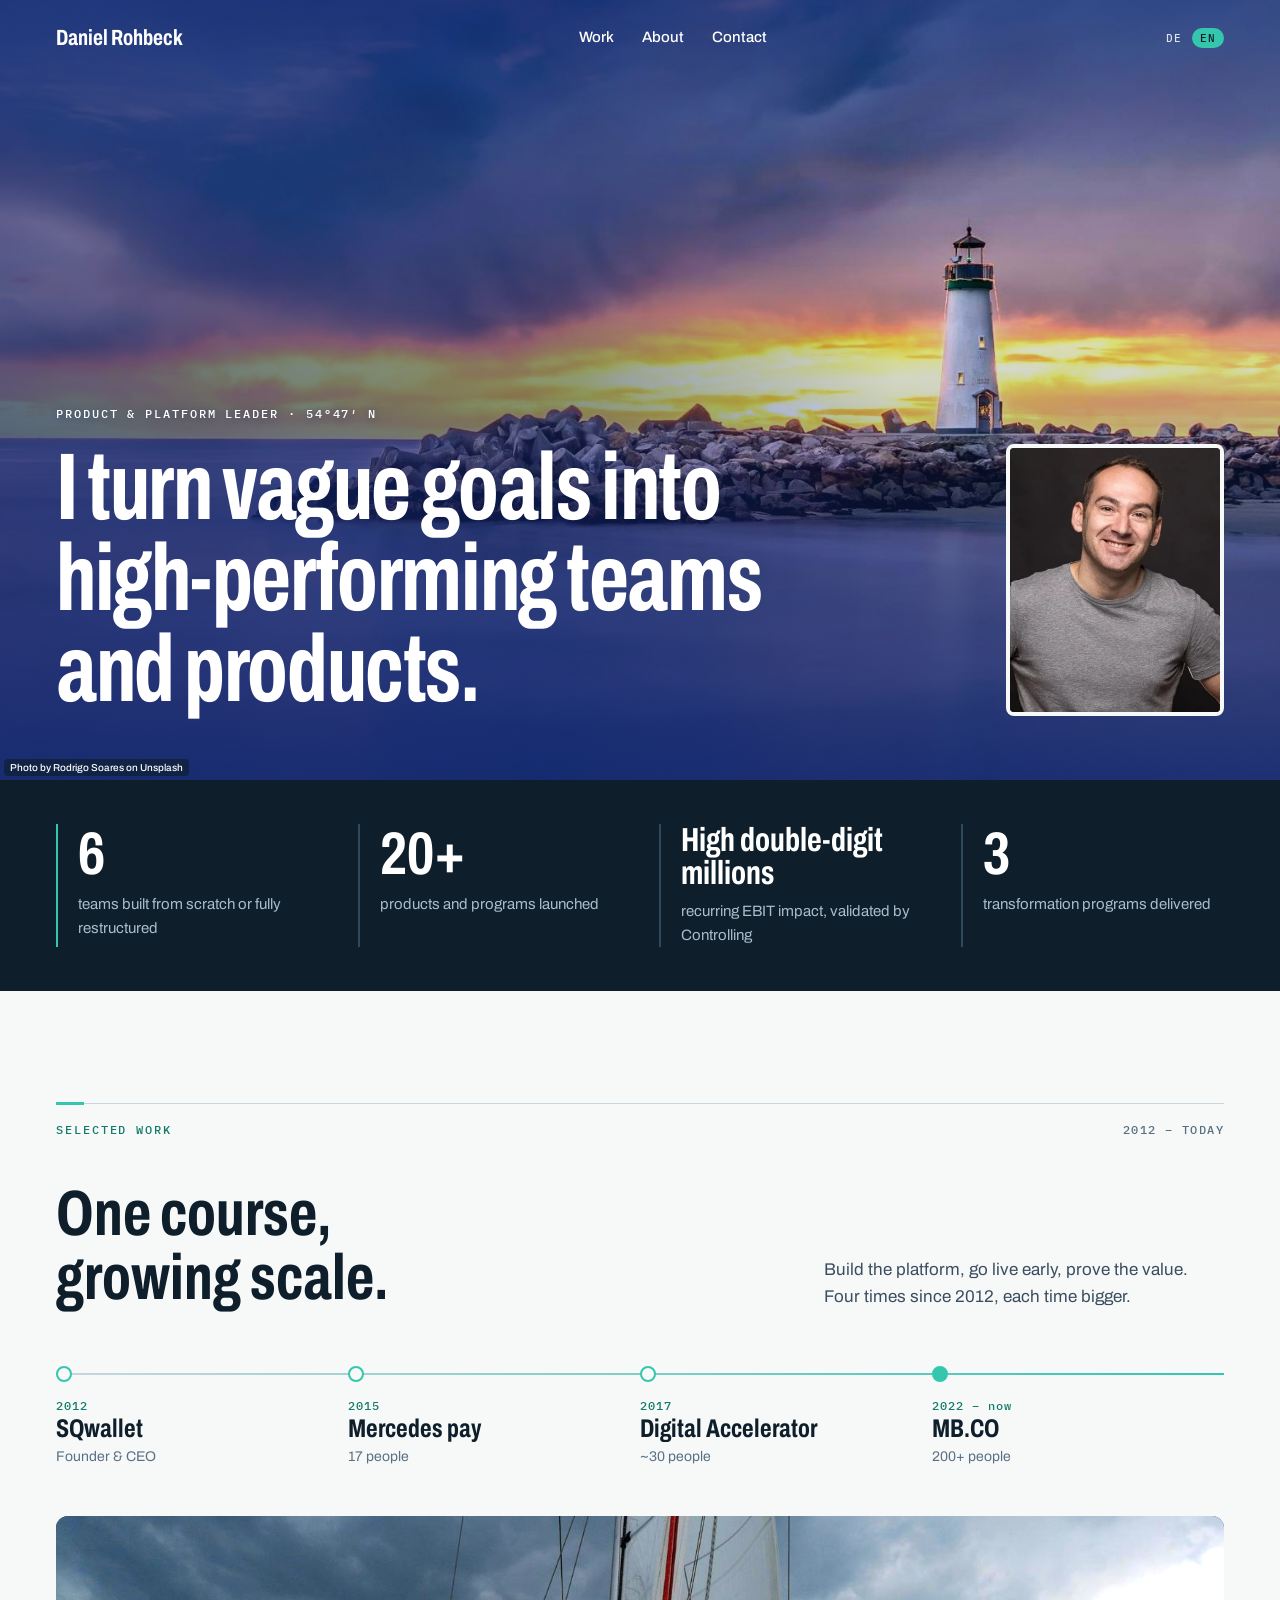
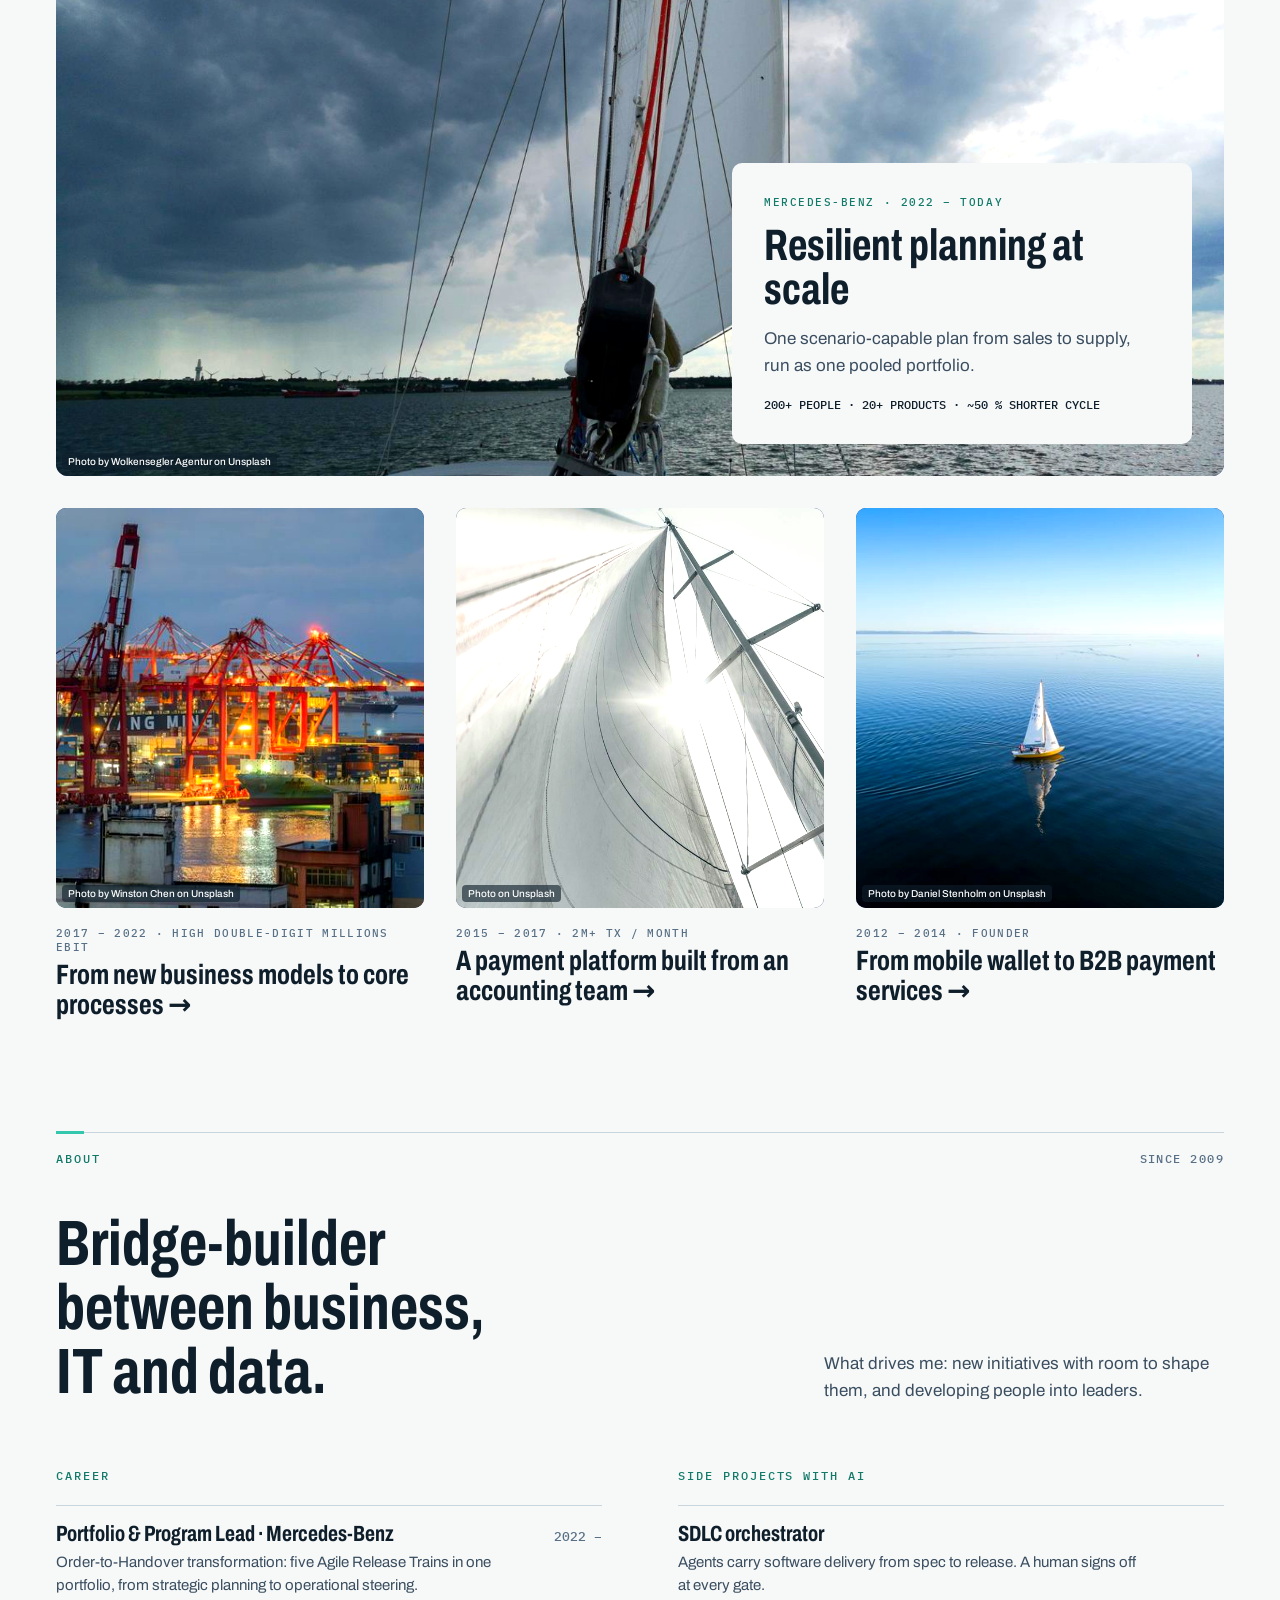
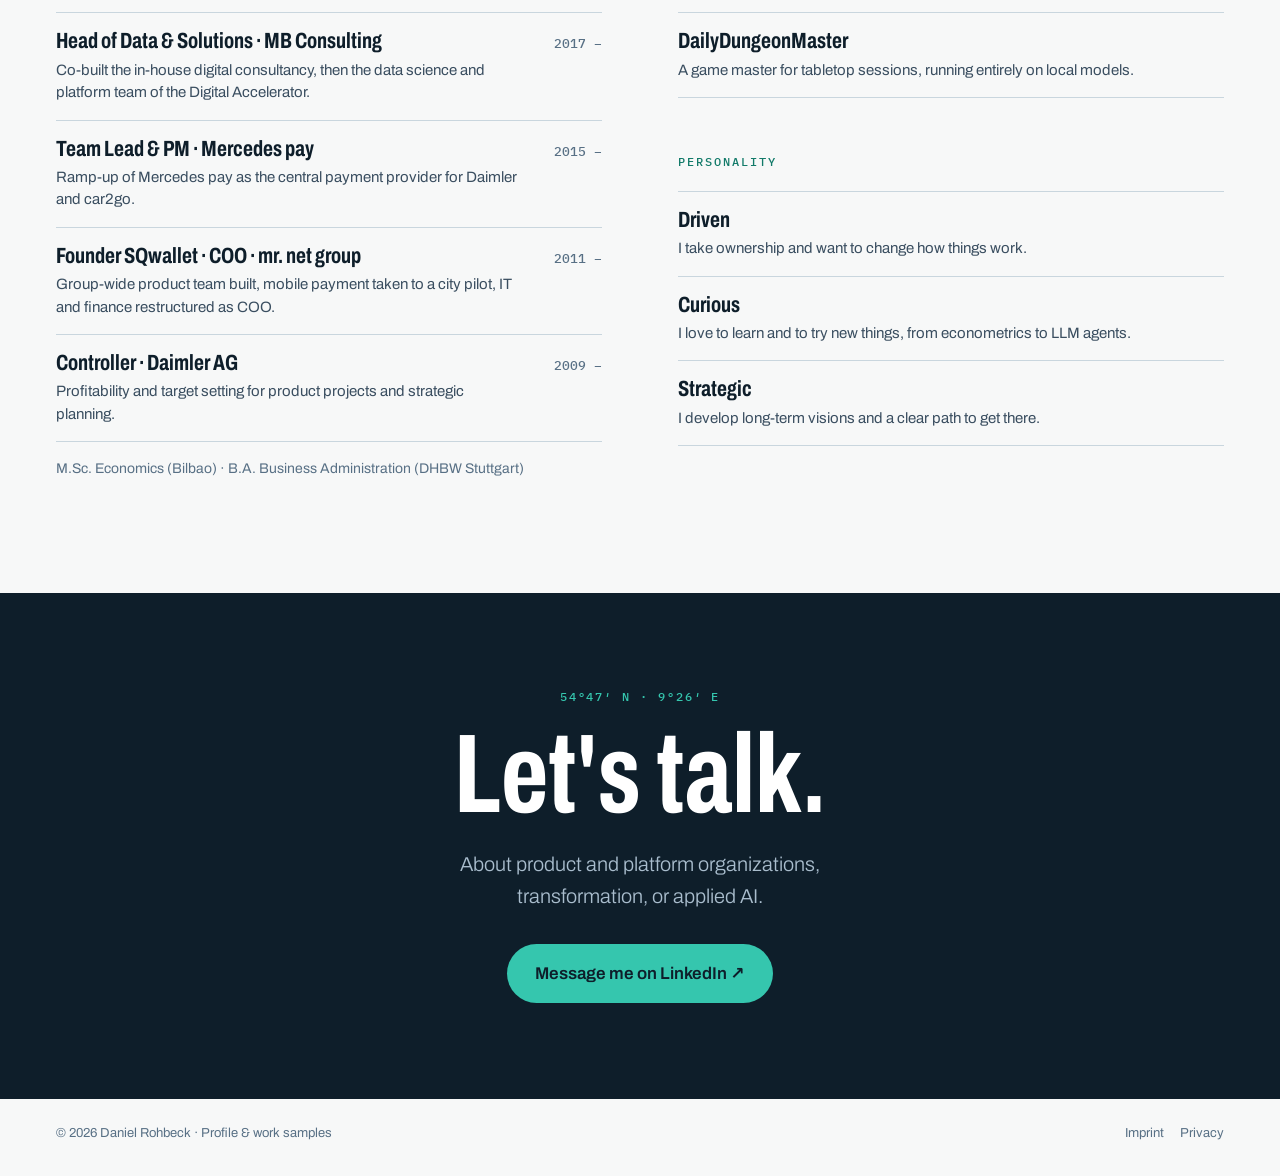
==== docs/index.html @ 18b1055e "Move site source into repo: src/ (generator, texts, assets) and docs/ (built site) Fix line break of" ====
<!doctype html>
<html lang="en">
<head>
<meta charset="utf-8">
<meta name="viewport" content="width=device-width,initial-scale=1,viewport-fit=cover">
<title>Daniel Rohbeck · Product &amp; platform leader</title>
<meta name="description" content="Daniel Rohbeck turns vague goals into high-performing teams and products: platforms, payment and data products, and large-scale transformation. Profile and work samples.">
<link rel="canonical" href="https://danielrohbeck.de/">
<link rel="alternate" hreflang="en" href="https://danielrohbeck.de/">
<link rel="alternate" hreflang="de" href="https://danielrohbeck.de/de/">
<link rel="alternate" hreflang="x-default" href="https://danielrohbeck.de/">
<meta name="robots" content="noindex,noarchive">
<meta name="theme-color" content="#10266E">
<meta property="og:type" content="profile">
<meta property="og:locale" content="en_US">
<meta property="og:title" content="Daniel Rohbeck · Product &amp; platform leader">
<meta property="og:description" content="Daniel Rohbeck turns vague goals into high-performing teams and products: platforms, payment and data products, and large-scale transformation. Profile and work samples.">
<meta property="og:url" content="https://danielrohbeck.de/">
<meta property="og:image" content="https://danielrohbeck.de/assets/og-image.jpg">
<meta property="og:image:width" content="1200"><meta property="og:image:height" content="630">
<meta name="twitter:card" content="summary_large_image">
<link rel="icon" href="/favicon.svg" type="image/svg+xml">
<link rel="apple-touch-icon" href="/assets/apple-touch-icon.png">
<link rel="preload" href="/fonts/archivo-latin-wdth.woff2" as="font" type="font/woff2" crossorigin>
<link rel="stylesheet" href="/assets/site.css">
<script>document.documentElement.classList.add('js')</script>
<link rel="preload" as="image" imagesrcset="/assets/img/hero-800.jpg 800w, /assets/img/hero-1200.jpg 1200w, /assets/img/hero-1800.jpg 1800w" imagesizes="100vw">
<script type="application/ld+json">{"@context": "https://schema.org", "@type": "Person", "name": "Daniel Rohbeck", "url": "https://danielrohbeck.de/", "jobTitle": "Portfolio & Program Lead", "image": "https://danielrohbeck.de/assets/portrait.jpg", "sameAs": ["https://www.linkedin.com/in/daniel-rohbeck-0b088433/"], "address": {"@type": "PostalAddress", "addressRegion": "Stuttgart area", "addressCountry": "DE"}}</script>
</head>
<body>
<a class="skip" href="#work">Skip to work</a>
<main>
<div class="view on" id="home" data-view="home">
<section class="hero home" id="top">
  <div class="media"><img src="/assets/img/hero-1200.jpg" srcset="/assets/img/hero-800.jpg 800w, /assets/img/hero-1200.jpg 1200w, /assets/img/hero-1800.jpg 1800w" sizes="100vw" alt="" fetchpriority="high" style="object-position:80% 50%"></div>
  <div class="veil"></div><span class="credit">Photo by Rodrigo Soares on Unsplash</span>
  <header class="bar"><a class="brand" href="#top">Daniel Rohbeck</a><nav class="nav" aria-label="Sections"><a href="#work">Work</a><a href="#about">About</a><a href="#contact">Contact</a></nav><span class="lang"><a href="/de/" hreflang="de" lang="de" data-lang-base="/de/" title="Deutsche Version">DE</a> <b>EN</b></span></header>
  <div class="hero-in">
    <div class="hero-txt">
      <img class="pt-sm" src="/assets/portrait-sq.jpg" alt="Daniel Rohbeck" width="240" height="240">
      <p class="eyebrow-w">Product &amp; platform leader · 54°47′ N</p>
      <h1>I turn vague goals into <span class="nw">high-performing</span> teams and products.</h1>
    </div>
    <img class="pt-lg" src="/assets/portrait.jpg" alt="Portrait of Daniel Rohbeck" width="397" height="554">
  </div>
</section>
<section class="band" aria-label="Key figures"><div class="wrap kpis"><div class="kpi hl"><div class="n">6</div><p>teams built from scratch or fully restructured</p></div><div class="kpi"><div class="n">20+</div><p>products and programs launched</p></div><div class="kpi"><div class="n word">High double-digit millions</div><p>recurring EBIT impact, validated by Controlling</p></div><div class="kpi"><div class="n">3</div><p>transformation programs delivered</p></div></div></section>
<section class="work" id="work">
  <div class="wrap">
    <div class="chap"><p class="eyebrow">Selected work</p><p class="chap-m">2012 – today</p></div>
    <div class="work-head"><h2 class="h-xl">One course,<br>growing scale.</h2><p class="w">Build the platform, go live early, prove the value. Four times since 2012, each time bigger.</p></div>
    <nav class="thread" aria-label="Timeline"><a class="step" href="#sqwallet"><span class="yr">2012</span><b>SQwallet</b><span class="sc">Founder &amp; CEO</span></a><a class="step" href="#mercedes-pay"><span class="yr">2015</span><b>Mercedes pay</b><span class="sc">17 people</span></a><a class="step" href="#dbd"><span class="yr">2017</span><b>Digital Accelerator</b><span class="sc">~30 people</span></a><a class="step" href="#mbco"><span class="yr">2022 – now</span><b>MB.CO</b><span class="sc">200+ people</span></a></nav>
    <a class="feature" href="#mbco">
      <div class="frame"><div class="media"><img src="/assets/img/mbco-1000.jpg" srcset="/assets/img/mbco-640.jpg 640w, /assets/img/mbco-1000.jpg 1000w, /assets/img/mbco-1600.jpg 1600w, /assets/img/mbco-2400.jpg 2400w" sizes="(min-width: 1390px) 1280px, 92vw" alt="" loading="lazy" decoding="async" style="object-position:50% 72%"></div><span class="credit">Photo by Wolkensegler Agentur on Unsplash</span></div>
      <div class="fcard"><p class="eyebrow">Mercedes-Benz · 2022 – today</p><h3>Resilient planning at scale<span class="n"> →</span></h3>
        <p class="fl">One scenario-capable plan from sales to supply, run as one pooled portfolio.</p><p class="fm">200+ PEOPLE · 20+ PRODUCTS · ~50 % SHORTER CYCLE</p></div>
    </a>
    <div class="cards"><a class="card" href="#dbd"><div class="frame"><div class="media"><img src="/assets/img/dbd-1200.jpg" srcset="/assets/img/dbd-240.jpg 240w, /assets/img/dbd-640.jpg 640w, /assets/img/dbd-1200.jpg 1200w, /assets/img/dbd-2000.jpg 2000w" sizes="(min-width: 760px) 30vw, 88px" alt="" loading="lazy" decoding="async"></div><span class="credit">Photo by Winston Chen on Unsplash</span></div><div><p class="ey">2017 – 2022<span class="w"> · HIGH DOUBLE-DIGIT MILLIONS EBIT</span></p><b class="ct">From new business models to core processes<span class="w"> →</span></b></div></a><a class="card" href="#mercedes-pay"><div class="frame"><div class="media"><img src="/assets/img/pay-1200.jpg" srcset="/assets/img/pay-240.jpg 240w, /assets/img/pay-640.jpg 640w, /assets/img/pay-1200.jpg 1200w, /assets/img/pay-2000.jpg 2000w" sizes="(min-width: 760px) 30vw, 88px" alt="" loading="lazy" decoding="async" style="object-position:50% 40%"></div><span class="credit">Photo on Unsplash</span></div><div><p class="ey">2015 – 2017<span class="w"> · 2M+ TX / MONTH</span></p><b class="ct">A payment platform built from an accounting team<span class="w"> →</span></b></div></a><a class="card" href="#sqwallet"><div class="frame"><div class="media"><img src="/assets/img/sq-1200.jpg" srcset="/assets/img/sq-240.jpg 240w, /assets/img/sq-640.jpg 640w, /assets/img/sq-1200.jpg 1200w, /assets/img/sq-2000.jpg 2000w" sizes="(min-width: 760px) 30vw, 88px" alt="" loading="lazy" decoding="async"></div><span class="credit">Photo by Daniel Stenholm on Unsplash</span></div><div><p class="ey">2012 – 2014<span class="w"> · FOUNDER</span></p><b class="ct">From mobile wallet to B2B payment services<span class="w"> →</span></b></div></a></div>
  </div>
</section>
<section class="about" id="about">
  <div class="wrap">
    <div class="chap"><p class="eyebrow">About</p><p class="chap-m">Since 2009</p></div>
    <div class="about-head"><h2 class="h-xl">Bridge-builder between business, IT and data.</h2><p>What drives me: new initiatives with room to shape them, and developing people into leaders.</p></div>
    <div class="about-grid">
      <div><h3 class="eyebrow">Career</h3><div class="rows"><div class="row"><div><b class="rt">Portfolio &amp; Program Lead · Mercedes-Benz</b><p class="rs">Order-to-Handover transformation: five Agile Release Trains in one portfolio, from strategic planning to operational steering.</p></div><span class="rm">2022 –</span></div><div class="row"><div><b class="rt">Head of Data &amp; Solutions · MB Consulting</b><p class="rs">Co-built the in-house digital consultancy, then the data science and platform team of the Digital Accelerator.</p></div><span class="rm">2017 –</span></div><div class="row"><div><b class="rt">Team Lead &amp; PM · Mercedes pay</b><p class="rs">Ramp-up of Mercedes pay as the central payment provider for Daimler and car2go.</p></div><span class="rm">2015 –</span></div><div class="row"><div><b class="rt">Founder SQwallet · COO · mr. net group</b><p class="rs">Group-wide product team built, mobile payment taken to a city pilot, IT and finance restructured as COO.</p></div><span class="rm">2011 –</span></div><div class="row"><div><b class="rt">Controller · Daimler AG</b><p class="rs">Profitability and target setting for product projects and strategic planning.</p></div><span class="rm">2009 –</span></div></div><p class="edu">M.Sc. Economics (Bilbao) · B.A. Business Administration (DHBW Stuttgart)</p></div>
      <div><h3 class="eyebrow">Side projects with AI</h3><div class="rows"><div class="row"><div><b class="rt">SDLC orchestrator</b><p class="rs">Agents carry software delivery from spec to release. A human signs off at every gate.</p></div></div><div class="row"><div><b class="rt">DailyDungeonMaster</b><p class="rs">A game master for tabletop sessions, running entirely on local models.</p></div></div></div>
        <h3 class="eyebrow grp">Personality</h3><div class="rows"><div class="row"><div><b class="rt">Driven</b><p class="rs">I take ownership and want to change how things work.</p></div></div><div class="row"><div><b class="rt">Curious</b><p class="rs">I love to learn and to try new things, from econometrics to LLM agents.</p></div></div><div class="row"><div><b class="rt">Strategic</b><p class="rs">I develop long-term visions and a clear path to get there.</p></div></div></div></div>
    </div>
  </div>
</section>
</div>
<article class="view" id="mbco" data-view="case" aria-label="Case study: Resilient planning at scale">
<section class="hero case">
  <div class="media"><img src="/assets/img/mbco-1000.jpg" srcset="/assets/img/mbco-640.jpg 640w, /assets/img/mbco-1000.jpg 1000w, /assets/img/mbco-1600.jpg 1600w, /assets/img/mbco-2400.jpg 2400w" sizes="100vw" alt="" loading="lazy" decoding="async" style="object-position:50% 72%"></div>
  <div class="veil"></div><span class="credit">Photo by Wolkensegler Agentur on Unsplash</span>
  <header class="bar"><a class="brand" href="#top">Daniel Rohbeck</a><nav class="nav" aria-label="Sections"><a href="#work" aria-current="page">Work</a><a href="#about">About</a><a href="#contact">Contact</a></nav><span class="lang"><a href="/de/" hreflang="de" lang="de" data-lang-base="/de/" title="Deutsche Version">DE</a> <b>EN</b></span></header>
  <div class="hero-in">
    <a class="back" href="#work">← All work</a>
    <p class="eyebrow-w">Case study · Mercedes-Benz · 2022 – today</p>
    <h1 tabindex="-1">Resilient planning at scale</h1>
    <p class="lead">One scenario-capable plan from sales to supply, built and funded as one pooled portfolio.</p>
  </div>
</section>
<section class="band" aria-label="Key figures"><div class="wrap kpis k3"><div class="kpi"><div class="n">~50 %</div><p>shorter strategic planning cycle</p></div><div class="kpi"><div class="n">20+</div><p>products across five Agile Release Trains</p></div><div class="kpi"><div class="n">200+</div><p>people in one pooled portfolio</p></div></div></section>
<section class="facts"><dl class="wrap"><div><dt>Role</dt><dd>Program Lead, since 2025 Portfolio &amp; Program Lead</dd></div><div><dt>Organization</dt><dd>Mercedes-Benz AG, MB Customer Operations</dd></div><div><dt>Method</dt><dd>SAFe, Lean Portfolio Management</dd></div><div><dt>Scope</dt><dd>Portfolio budget responsibility across four divisions</dd></div></dl></section>
<section class="cs"><div class="wrap"><header><p class="eyebrow">01 · Challenge</p><h2>Planning that could not bend</h2></header><div class="body"><ul class="pts"><li>The 2022 chip shortage showed it plainly: <b>every change produced one deterministic plan</b> that cascaded down to suppliers.</li><li>There was <b>no way to simulate scenarios</b> without committing to them.</li></ul><div class="tiles"><div class="tile"><h3>Mindset</h3><p>From deterministic plans to scenarios and probabilities.</p></div><div class="tile"><h3>Organization</h3><p>Four divisions planning together instead of handing numbers over.</p></div><div class="tile"><h3>Systems</h3><p>An IT landscape never built for scenarios. Shared master data had to come first.</p></div></div><details class="full"><summary><span class="pl" aria-hidden="true"></span>Read the full context</summary><div class="txt"><p>In 2022, the semiconductor shortage exposed what earlier crises (COVID, CO₂ targets, ramp-up studies) had already hinted at: vehicle planning was built for stability, not for scenarios. Every change in assumptions triggered a single deterministic plan that cascaded all the way down to suppliers. There was no way to simulate scenarios without committing to them.</p><p>The goal: make the planning chain resilient in two directions. First, be prepared: simulate scenarios deliberately, without feeding them straight into the live plan. Second, react faster: carry scenarios down the planning chain so that changes can be absorbed quickly.</p><p>The change had to happen on three levels at once. Mindset: from deterministic plans to thinking in scenarios and probabilities. Organization: Sales, Production, Procurement and Finance each owned their own numbers and handed them over sequentially, and integrated planning meant they had to plan together. Systems: the IT landscape was never built for scenarios, so many systems had to change and shared master data had to be created first.</p></div></details></div></div></section><section class="cs alt"><div class="wrap"><header><p class="eyebrow">02 · What I did</p><h2>Build it, pool it, keep it alive</h2></header><div class="body"><ul class="pts"><li>Set up the program <b>from scratch as one cross-functional organization</b>: teams, release trains, method.</li><li><b>Pooled the divisions’ budgets into one portfolio</b>, one of the first Lean Portfolio Management setups in the group.</li><li>Renewed the portfolio’s mandate in <b>every annual budget round</b>, with two levers:</li></ul><div class="tiles"><div class="tile"><h3>Sponsors and a story that moves</h3><p>Sponsors in every division. The value story retold whenever the business shifts: from “how do we build cars at all?” in 2022 to “how do we match production to demand?” today.</p></div><div class="tile"><h3>Ship early, prove value</h3><p>Everything live as fast as possible. Real users, visible benefits, and a business case for every budget round.</p></div></div><details class="full"><summary><span class="pl" aria-hidden="true"></span>Read the full story</summary><div class="txt"><p>The program was set up from scratch as one cross-functional organization. That meant staffing the teams, building the Agile Release Trains, establishing the method, and bringing IT, Production and Sales into joint teams. Portfolio steering across the planning chain required a new funding model: budgets from the individual divisions were pooled centrally and prioritized as one portfolio. This was one of the first applications of Lean Portfolio Management within the group.</p><p>Pooling budgets is not a one-off decision. Priorities are re-agreed every budget cycle, and each year the divisions’ own initiatives and the shared portfolio have to be weighed against each other. Securing alignment on one set of priorities across four divisions became the core of my work.</p><h4>Sponsors and a story that moves with the business</h4><p>We built close ties with stakeholders and management in every division and cultivated sponsors who advocated for the program in their own areas. Just as important, the value story had to be retold whenever the business context shifted. In 2022 the question was how to build cars at all when every car would sell. Today it is how to match production to demand. Same capabilities, a different answer to the problem that matters now.</p><h4>Ship early, prove value</h4><p>From day one, everything we built went live as fast as possible. That created real users who valued our processes and tools, some of whom came to depend on them. It made benefits visible early. And it gave us a solid business case that we could put on the table in every budget round.</p></div></details></div></div></section><section class="cs"><div class="wrap"><header><p class="eyebrow">03 · Results</p><h2>Live from strategic to short-term planning</h2><p class="note">Business case validated by Controlling.</p></header><div class="body"><div class="stages"><div class="stage"><p class="k">Strategic planning</p><h3>One integrated plan</h3><p class="d">Sales to supply, cars and vans, scenario-capable. Cycle cut by around half.</p><p class="st">● Live</p></div><div class="stage dashed"><p class="k">Short-term</p><h3>Scenarios down the chain</h3><p class="d">Chained planning starting. Agentic AI piloted in production planning.</p><p class="st">● Rolling out</p></div></div><div class="found"><span>Foundation</span><p>One master data basis across all divisions, cars and vans, a first in the company. Plus a central data hub for data products.</p></div><details class="full"><summary><span class="pl" aria-hidden="true"></span>Read the full results</summary><div class="txt"><h4>End-to-end strategic planning, live</h4><p>One integrated plan from Sales through Production to Supply, for both cars and vans, fully scenario-capable. The planning cycle has been cut by around half, which frees time for more scenarios and portfolio case studies and gives top management a more resilient basis for decisions.</p><h4>A shared foundation underneath</h4><p>The less visible but perhaps most lasting result is one master data basis across all divisions and across cars and vans, a first within the company. A central data hub adds a data layer where we build and maintain the data products we need, and increasingly the ones we deliver to the wider group.</p><h4>Scenarios further down the chain</h4><p>The chain is now closed towards short-term planning, with scenarios in place there as well and chained planning starting. We have piloted agentic AI in production planning and, on that basis, connected sales and production planning.</p></div></details></div></div></section>
<section class="learn"><div class="wrap"><p class="eyebrow">Learning</p><blockquote class="q"><span>“</span>A pooled portfolio is never won once. The strongest argument in every budget round is a product people already use.<span>”</span></blockquote></div></section>
<section class="next"><a class="wrap" href="#dbd"><div class="frame"><div class="media"><img src="/assets/img/dbd-1200.jpg" srcset="/assets/img/dbd-240.jpg 240w, /assets/img/dbd-640.jpg 640w, /assets/img/dbd-1200.jpg 1200w, /assets/img/dbd-2000.jpg 2000w" sizes="(min-width: 760px) 45vw, 100vw" alt="" loading="lazy" decoding="async"></div><span class="credit">Photo by Winston Chen on Unsplash</span></div><div><p class="ey">Where it started · 2017 – 2022</p><h3>From new business models to core processes →</h3></div></a></section>
</article>
<article class="view" id="dbd" data-view="case" aria-label="Case study: From new business models to core processes">
<section class="hero case">
  <div class="media"><img src="/assets/img/dbd-1200.jpg" srcset="/assets/img/dbd-240.jpg 240w, /assets/img/dbd-640.jpg 640w, /assets/img/dbd-1200.jpg 1200w, /assets/img/dbd-2000.jpg 2000w" sizes="100vw" alt="" loading="lazy" decoding="async"></div>
  <div class="veil"></div><span class="credit">Photo by Winston Chen on Unsplash</span>
  <header class="bar"><a class="brand" href="#top">Daniel Rohbeck</a><nav class="nav" aria-label="Sections"><a href="#work" aria-current="page">Work</a><a href="#about">About</a><a href="#contact">Contact</a></nav><span class="lang"><a href="/de/" hreflang="de" lang="de" data-lang-base="/de/" title="Deutsche Version">DE</a> <b>EN</b></span></header>
  <div class="hero-in">
    <a class="back" href="#work">← All work</a>
    <p class="eyebrow-w">Case study · Mercedes-Benz · 2017 – 2022</p>
    <h1 tabindex="-1">From new business models to core processes</h1>
    <p class="lead">Start-up speed, applied first to new digital business, then to the company’s core processes.</p>
  </div>
</section>
<section class="band" aria-label="Key figures"><div class="wrap kpis k3"><div class="kpi"><div class="n word">High double-digit millions</div><p>recurring EBIT impact within two years, validated by Controlling</p></div><div class="kpi"><div class="n">~30</div><p>people at peak, half of them in my area</p></div><div class="kpi"><div class="n word">Task force → product</div><p>crisis decisions turned into a steering tool</p></div></div></section>
<section class="facts"><dl class="wrap"><div><dt>Role</dt><dd>Co-built DBD as Project Lead; Head of Data &amp; Solutions</dd></div><div><dt>Organization</dt><dd>Mercedes-Benz Management Consulting, Mercedes-Benz AG</dd></div><div><dt>Method</dt><dd>Design thinking, rapid prototyping, data science</dd></div><div><dt>Period</dt><dd>12/2017 – 04/2022</dd></div></dl></section>
<section class="cs"><div class="wrap"><header><p class="eyebrow">01 · Challenge</p><h2>Same speed, new target</h2></header><div class="body"><ul class="pts"><li>Digital Business Development <b>tested new digital business models</b> with the business units, from monetization to subscription billing.</li><li>Then the group’s focus moved to cost and efficiency. The question became: <b>can the same speed work on core processes?</b></li></ul><details class="full"><summary><span class="pl" aria-hidden="true"></span>Read the full context</summary><div class="txt"><p>I helped build Digital Business Development at Mercedes-Benz Management Consulting, with a team drawn from agencies, start-ups and the group itself. Together with the business units we tested new digital business models, from monetization strategies to subscription billing.</p><p>When the group’s focus moved from growth through new digital models to cost and efficiency, I co-developed the idea for the Digital Accelerator in a team of three, and we pitched it internally together. Once it was approved, I moved into the new unit and built it. The mission was to apply the methods and speed we had used for new business models (design thinking, fast prototypes, early live use) to the core processes of the company.</p></div></details></div></div></section><section class="cs alt"><div class="wrap"><header><p class="eyebrow">02 · What I did</p><h2>Into the task forces</h2></header><div class="body"><ul class="pts"><li>Co-developed the idea for the <b>Digital Accelerator</b>, pitched it internally as a team of three and built the unit: data scientists, engineers, process experts and consultants.</li><li>Built its data science and platform half, <b>about 15 people</b>, including a cloud analytics platform.</li></ul><div class="tiles"><div class="tile"><h3>Production ramp-up</h3><p>Analyses that became management decisions, such as prioritizing high-margin vehicles.</p></div><div class="tile"><h3>Ramp-up steering</h3><p>Transparency dashboards as a shared basis for steering the ramp-up.</p></div><div class="tile"><h3>COVID</h3><p>Scenarios for plant ramp-down and ramp-up, built in Python and Excel.</p></div></div><details class="full"><summary><span class="pl" aria-hidden="true"></span>Read the full story</summary><div class="txt"><p>We built a team of data scientists, data engineers, process experts and consultants. We went into projects across the group, analyzed processes and delivered fast first digital solutions. I moved into task-force work early.</p><p><b>Production ramp-up:</b> data science analyses that translated into management decisions, for example prioritizing high-margin vehicles and optimizing logistics chains.</p><p><b>Ramp-up steering:</b> transparency dashboards as a shared basis for coordinating the ramp-up across departments.</p><p><b>COVID:</b> alongside the base plan, scenarios for the course of the pandemic and for optimal ramp-down and ramp-up of the plants, built pragmatically in Python and Excel as an alternative planning layer to steer through the crisis.</p><p>At its peak the Accelerator had around 30 people, half of them in my area: data science and the technical platform, including a cloud-based analytics platform and DevOps support. The other half formed the consulting branch. The unit was established as a spin-off of Digital Business Development.</p></div></details></div></div></section><section class="cs"><div class="wrap"><header><p class="eyebrow">03 · Results</p><h2>Impact that recurs</h2></header><div class="body"><ul class="pts"><li><b>Recurring EBIT impact in the high double-digit millions</b> within two years, validated by Controlling, driven mainly by margin optimization.</li><li><b>From task force to product:</b> a tool that allocates scarce capacity by value contribution, systematically rather than case by case. It later moved into the MB.CO planning landscape.</li><li><b>A unit of about 30 people</b>, built from scratch as a spin-off of Digital Business Development.</li></ul><p class="bridge"><span class="lbl">Led to</span><span>The crisis scenarios showed what planning lacked: <b>the ability to think in scenarios</b>. MB.CO built exactly that at scale.</span></p></div></div></section><section class="src"><div class="wrap"><header><p class="eyebrow">On the record</p><h2>Public sources</h2></header><div class="body"><p class="si">Digital Business Development and the Digital Accelerator are part of today’s Mercedes-Benz Management Consulting.</p><ul><li><a href="https://management-consulting.mercedes-benz.com/" target="_blank" rel="noopener"><span class="out">Mercedes-Benz Management Consulting · Website</span><span class="hl">The in-house consultancy the Accelerator belongs to <i>↗</i></span></a></li><li><a href="https://jobs.mercedes-benz.com/en/ai-solutions-consultant-mercedes-benz-management-consulting-dmfx-219881-mer00040wj" target="_blank" rel="noopener"><span class="out">Mercedes-Benz Jobs · 2026</span><span class="hl">AI Solutions Consultant in the Digital Accelerator <i>↗</i></span><span class="nt">Job posting · may expire</span></a></li></ul></div></div></section>
<section class="learn"><div class="wrap"><p class="eyebrow">Learning</p><blockquote class="q"><span>“</span>The value of a task force is not the fix but what it teaches. Turning a one-off decision into a product made the impact recurring.<span>”</span></blockquote></div></section>
<section class="next"><a class="wrap" href="#mbco"><div class="frame"><div class="media"><img src="/assets/img/mbco-1000.jpg" srcset="/assets/img/mbco-640.jpg 640w, /assets/img/mbco-1000.jpg 1000w, /assets/img/mbco-1600.jpg 1600w, /assets/img/mbco-2400.jpg 2400w" sizes="(min-width: 760px) 45vw, 100vw" alt="" loading="lazy" decoding="async" style="object-position:50% 72%"></div><span class="credit">Photo by Wolkensegler Agentur on Unsplash</span></div><div><p class="ey">What came next · 2022 – today</p><h3>Resilient planning at scale →</h3></div></a></section>
</article>
<article class="view" id="mercedes-pay" data-view="case" aria-label="Case study: A payment platform built from an accounting team">
<section class="hero case">
  <div class="media"><img src="/assets/img/pay-1200.jpg" srcset="/assets/img/pay-240.jpg 240w, /assets/img/pay-640.jpg 640w, /assets/img/pay-1200.jpg 1200w, /assets/img/pay-2000.jpg 2000w" sizes="100vw" alt="" loading="lazy" decoding="async" style="object-position:50% 40%"></div>
  <div class="veil"></div><span class="credit">Photo on Unsplash</span>
  <header class="bar"><a class="brand" href="#top">Daniel Rohbeck</a><nav class="nav" aria-label="Sections"><a href="#work" aria-current="page">Work</a><a href="#about">About</a><a href="#contact">Contact</a></nav><span class="lang"><a href="/de/" hreflang="de" lang="de" data-lang-base="/de/" title="Deutsche Version">DE</a> <b>EN</b></span></header>
  <div class="hero-in">
    <a class="back" href="#work">← All work</a>
    <p class="eyebrow-w">Case study · Daimler Mobility Services · 2015 – 2017</p>
    <h1 tabindex="-1">A payment platform built from an accounting team</h1>
    <p class="lead">From replacing car2go’s payment system to a regulated payment business on three continents.</p>
  </div>
</section>
<section class="band" aria-label="Key figures"><div class="wrap kpis k3"><div class="kpi"><div class="n">2M+</div><p>transactions per month</p></div><div class="kpi"><div class="n">3</div><p>regions: Europe, US and China, incl. Alipay and WeChat Pay</p></div><div class="kpi"><div class="n">17</div><p>people, from accounting team to full payment business</p></div></div></section>
<section class="facts"><dl class="wrap"><div><dt>Role</dt><dd>Team Lead &amp; Product Manager, Mercedes pay</dd></div><div><dt>Organization</dt><dd>Daimler Mobility Services (car2go, mytaxi)</dd></div><div><dt>Scope</dt><dd>Platform, payment operations, settlement, collections</dd></div><div><dt>Period</dt><dd>08/2015 – 12/2017</dd></div></dl></section>
<section class="cs"><div class="wrap"><header><p class="eyebrow">01 · Challenge</p><h2>More than a payment system</h2></header><div class="body"><ul class="pts"><li>Replace car2go’s payment system, starting from a team that was <b>essentially accounting</b>.</li><li>Serve car2go and the Mercedes-Benz digital services too. The digital services <b>had no monetization strategies yet</b> and needed business consulting as well as payment.</li></ul><details class="full"><summary><span class="pl" aria-hidden="true"></span>Read the full context</summary><div class="txt"><p>In 2015 I joined Daimler Mobility Services, the holding behind car2go and mytaxi, as a team lead. The first assignment was to replace car2go’s payment system. The existing payment team was essentially an accounting team, focused on direct-debit processing, collections and receivables management.</p><p>Scaling transactions economically required a real payment system, and the ambition grew beyond car2go: payment for the Mercedes-Benz digital services as well. At the time, these services had no monetization strategies. So they needed business consulting as much as payment: before building payment capabilities, we first had to work out the business models with our future internal customers.</p></div></details></div></div></section><section class="cs alt"><div class="wrap"><header><p class="eyebrow">02 · What I did</p><h2>Team, platform, business models</h2></header><div class="body"><div class="tiles"><div class="tile"><h3>Own platform</h3><p>Accounting, integrations and payment methods, built from the ground up.</p></div><div class="tile"><h3>Business models</h3><p>Micro-transactions and subscriptions, co-developed with internal customers.</p></div><div class="tile"><h3>US and China</h3><p>Local payment incl. Alipay and WeChat Pay, with a licensed e-money partner.</p></div></div><details class="full"><summary><span class="pl" aria-hidden="true"></span>Read the full story</summary><div class="txt"><p>I built the team and the platform from the ground up: our own technical platform with accounting, integrations and a range of payment methods. Alongside the technology we did a lot of business consulting, covering micro-transactions, subscription management, customer master data and processes, and we co-developed monetization strategies with the digital products.</p><p>Because car2go operated in the US and China, we set up local payment systems there too. China was the earliest and toughest challenge, with Alipay and WeChat Pay integration. We worked with a small Luxembourg start-up holding its own payment license, which the group later acquired. That brought a full e-money setup, including a Luxembourg e-money license, into the structure, so our products could run on it.</p><p>At its peak, 17 people covered the full value chain of a payment business: product ownership for the technical platform, payment operations, direct-debit settlement in the accounting system, and collections. We also owned the interfaces to the group’s legal teams and to the Luxembourg partner, which developed the platform further and ran the regulatory side. Internal sales and the onboarding of new digital services onto the platform completed the picture.</p></div></details></div></div></section><section class="cs"><div class="wrap"><header><p class="eyebrow">03 · Results</p><h2>Live on three continents</h2></header><div class="body"><ul class="pts"><li><b>Over 2 million transactions per month</b></li><li>Live across <b>car2go, mytaxi and group digital services</b> in Europe, the US and China</li><li>A <b>regulated e-money setup</b> with its own license inside the group</li></ul><p class="bridge"><span class="lbl">Led to</span><span>Digital services still lacked <b>monetization strategies</b>. Digital Business Development took that on next.</span></p></div></div></section><section class="src"><div class="wrap"><header><p class="eyebrow">On the record</p><h2>Public sources</h2></header><div class="body"><p class="si">Coverage of the January 2017 launch announcement and the acquisition of the Luxembourg e-money partner.</p><ul><li><a href="https://www.nfcw.com/?p=49550" target="_blank" rel="noopener"><span class="out">NFCW · Jan 2017</span><span class="hl">Mercedes Pay rolls out mobile payments platform <i>↗</i></span></a></li><li><a href="https://www.fintechfutures.com/paytech/carmakers-continue-payments-push-daimler-to-roll-out-mercedes-pay" target="_blank" rel="noopener"><span class="out">Fintech Futures · Jan 2017</span><span class="hl">Carmakers continue payments push: Daimler to roll out Mercedes pay <i>↗</i></span></a></li><li><a href="https://mbpassion.de/2017/01/mercedes-pay-daimler-kuenftig-mit-eigenem-elektronischen-zahlungsdienstleister" target="_blank" rel="noopener"><span class="out">mbpassion.de · Jan 2017</span><span class="hl" lang="de">Mercedes pay: Daimler mit eigenem elektronischen Zahlungsdienstleister <i>↗</i></span><span class="nt">German · press release</span></a></li></ul></div></div></section>
<section class="learn"><div class="wrap"><p class="eyebrow">Learning</p><blockquote class="q"><span>“</span>Payment is the last step. Win the internal customers by solving their business model first.<span>”</span></blockquote></div></section>
<section class="next"><a class="wrap" href="#dbd"><div class="frame"><div class="media"><img src="/assets/img/dbd-1200.jpg" srcset="/assets/img/dbd-240.jpg 240w, /assets/img/dbd-640.jpg 640w, /assets/img/dbd-1200.jpg 1200w, /assets/img/dbd-2000.jpg 2000w" sizes="(min-width: 760px) 45vw, 100vw" alt="" loading="lazy" decoding="async"></div><span class="credit">Photo by Winston Chen on Unsplash</span></div><div><p class="ey">What came next · 2017 – 2022</p><h3>From new business models to core processes →</h3></div></a></section>
</article>
<article class="view" id="sqwallet" data-view="case" aria-label="Case study: From mobile wallet to B2B payment services">
<section class="hero case">
  <div class="media"><img src="/assets/img/sq-1200.jpg" srcset="/assets/img/sq-240.jpg 240w, /assets/img/sq-640.jpg 640w, /assets/img/sq-1200.jpg 1200w, /assets/img/sq-2000.jpg 2000w" sizes="100vw" alt="" loading="lazy" decoding="async"></div>
  <div class="veil"></div><span class="credit">Photo by Daniel Stenholm on Unsplash</span>
  <header class="bar"><a class="brand" href="#top">Daniel Rohbeck</a><nav class="nav" aria-label="Sections"><a href="#work" aria-current="page">Work</a><a href="#about">About</a><a href="#contact">Contact</a></nav><span class="lang"><a href="/de/" hreflang="de" lang="de" data-lang-base="/de/" title="Deutsche Version">DE</a> <b>EN</b></span></header>
  <div class="hero-in">
    <a class="back" href="#work">← All work</a>
    <p class="eyebrow-w">Case study · mr. net group · 2012 – 2014</p>
    <h1 tabindex="-1">From mobile wallet to B2B payment services</h1>
    <p class="lead">A payment product taken from idea to launch, then moved to where the business was.</p>
  </div>
</section>
<section class="band" aria-label="Key figures"><div class="wrap kpis k3"><div class="kpi"><div class="n">2,000</div><p>customers in the Osnabrück pilot</p></div><div class="kpi"><div class="n">50+</div><p>merchants on the platform</p></div><div class="kpi"><div class="n word">Pivot to B2B</div><p>payment services for energy, mobility and e-commerce</p></div></div></section>
<section class="facts"><dl class="wrap"><div><dt>Role</dt><dd>Founder &amp; CEO (Managing Director) of mr. commerce</dd></div><div><dt>Organization</dt><dd>mr. commerce, operator of SQwallet, founded for the mr. net group</dd></div><div><dt>Model</dt><dd>B2B2C pilot, then B2B payment processing</dd></div><div><dt>Period</dt><dd>2012 – 2014</dd></div></dl></section>
<section class="cs"><div class="wrap"><header><p class="eyebrow">01 · Challenge</p><h2>Launch a wallet, find the business</h2></header><div class="body"><ul class="pts"><li>Take a <b>white-label mobile payment solution</b> from idea to launch, as founder and CEO.</li><li>Prove it in a <b>B2B2C pilot in Osnabrück</b>: 2,000 customers, 50+ merchants.</li></ul></div></div></section><section class="cs alt"><div class="wrap"><header><p class="eyebrow">02 · What I did</p><h2>A decision, then a pivot</h2></header><div class="body"><div class="tiles"><div class="tile"><h3>Launch</h3><p>Product built and piloted with customers and merchants in one city.</p></div><div class="tile"><h3>Decide</h3><p>We chose to scale without outside investors, and acquisition costs proved too high.</p></div><div class="tile"><h3>Pivot</h3><p>The same capabilities as B2B payment services: multi-merchant setups, micropayment billing.</p></div></div><details class="full"><summary><span class="pl" aria-hidden="true"></span>Read the full story</summary><div class="txt"><p>We decided to scale without outside investors and learned the hard way that customer acquisition and marketing costs exceeded what we could carry. To be fair, mobile payment also delivered less business benefit than other business models at the time.</p><p>We repositioned the capabilities we had built as a B2B2C payment processing service: multi-merchant platform setups and micropayment billing. We then expanded into B2B, winning energy companies and mobility providers as clients. The competence stayed the same, but without our own consumer platform up front.</p><p>This also fitted the group far better: mr.net was a B2B provider of white-label solutions, and an own consumer brand had never been a natural fit. The business grew in e-commerce and in billing for digital services.</p></div></details></div></div></section><section class="cs"><div class="wrap"><header><p class="eyebrow">03 · Results</p><h2>Growth where it fit</h2></header><div class="body"><ul class="pts"><li><b>New B2B clients</b> among energy companies and mobility providers</li><li>Growth in <b>e-commerce and billing for digital services</b></li><li>A model that fit the group’s <b>white-label B2B business</b></li></ul></div></div></section><section class="src"><div class="wrap"><header><p class="eyebrow">On the record</p><h2>Public sources</h2></header><div class="body"><p class="si">Trade press on the Osnabrück pilot and the first online merchant. Published by the operating company, mr. commerce.</p><ul><li><a href="https://www.lebensmittelzeitung.net/tech-logistik/nachrichten/Osnabrueck-laesst-per-Smartphone-zahlen-101941" target="_blank" rel="noopener"><span class="out">Lebensmittel Zeitung · 2013</span><span class="hl" lang="de">Osnabrück lässt per Smartphone zahlen <i>↗</i></span><span class="nt">German · paywall</span></a></li><li><a href="https://www.lebensmittelzeitung.net/tech-logistik/nachrichten/Emmas-Enkel-Laesst-per-Handy-bezahlen-99307" target="_blank" rel="noopener"><span class="out">Lebensmittel Zeitung · 2013</span><span class="hl" lang="de">Emmas Enkel lässt Kunden per Smartphone zahlen <i>↗</i></span><span class="nt">German · paywall</span></a></li><li><a href="https://kreditwesen.de/sites/default/files/content/articledownloads/2015/09/cards_13_12_II-III.pdf" target="_blank" rel="noopener"><span class="out">cards Karten cartes · Dec 2013</span><span class="hl" lang="de">McDonalds startet SQ Mobile in Osnabrück <i>↗</i></span><span class="nt">German · PDF</span></a></li></ul></div></div></section>
<section class="learn"><div class="wrap"><p class="eyebrow">Learning</p><blockquote class="q"><span>“</span>The real test of a B2C model is the cost of acquiring customers. Run that test before deciding to go it alone.<span>”</span></blockquote></div></section>
<section class="next"><a class="wrap" href="#mercedes-pay"><div class="frame"><div class="media"><img src="/assets/img/pay-1200.jpg" srcset="/assets/img/pay-240.jpg 240w, /assets/img/pay-640.jpg 640w, /assets/img/pay-1200.jpg 1200w, /assets/img/pay-2000.jpg 2000w" sizes="(min-width: 760px) 45vw, 100vw" alt="" loading="lazy" decoding="async" style="object-position:50% 40%"></div><span class="credit">Photo on Unsplash</span></div><div><p class="ey">What came next · 2015 – 2017</p><h3>A payment platform built from an accounting team →</h3></div></a></section>
</article>
</main>
<section class="contact" id="contact">
  <p class="coord">54°47′ N · 9°26′ E</p>
  <h2>Let&#x27;s talk.</h2>
  <p class="sub">About product and platform organizations, transformation, or applied AI.</p>
  <a class="cta" href="https://www.linkedin.com/in/daniel-rohbeck-0b088433/" target="_blank" rel="noopener">Message me on LinkedIn ↗</a>
</section>
<footer class="foot"><span>© 2026 Daniel Rohbeck · Profile &amp; work samples</span>
<nav aria-label="Legal"><a href="/imprint/">Imprint</a><a href="/privacy/">Privacy</a></nav></footer>
<script src="/assets/site.js"></script>
</body>
</html>
---- assets/site.css ----
@font-face{font-family:"Archivo";font-style:normal;font-display:swap;font-weight:300 800;font-stretch:62% 125%;src:url(/fonts/archivo-latin-wdth.woff2) format("woff2");unicode-range:U+0000-00FF,U+0131,U+0152-0153,U+02BB-02BC,U+02C6,U+02DA,U+02DC,U+0304,U+0308,U+0329,U+2000-206F,U+20AC,U+2122,U+2191,U+2193,U+2212,U+2215,U+FEFF,U+FFFD}
@font-face{font-family:"Archivo";font-style:normal;font-display:swap;font-weight:300 800;font-stretch:62% 125%;src:url(/fonts/archivo-latin-ext-wdth.woff2) format("woff2");unicode-range:U+0100-02BA,U+02BD-02C5,U+02C7-02CC,U+02CE-02D7,U+02DD-02FF,U+1D00-1DBF,U+1E00-1E9F,U+1EF2-1EFF,U+2020,U+20A0-20AB,U+20AD-20C4,U+2113,U+2C60-2C7F,U+A720-A7FF}
@font-face{font-family:"IBM Plex Mono";font-style:normal;font-display:swap;font-weight:400;src:url(/fonts/ibm-plex-mono-latin-400.woff2) format("woff2");unicode-range:U+0000-00FF,U+0131,U+0152-0153,U+02BB-02BC,U+02C6,U+02DA,U+02DC,U+0304,U+0308,U+0329,U+2000-206F,U+20AC,U+2122,U+2191,U+2193,U+2212,U+2215,U+FEFF,U+FFFD}
@font-face{font-family:"IBM Plex Mono";font-style:normal;font-display:swap;font-weight:400;src:url(/fonts/ibm-plex-mono-latin-ext-400.woff2) format("woff2");unicode-range:U+0100-02BA,U+02BD-02C5,U+02C7-02CC,U+02CE-02D7,U+02DD-02FF,U+1D00-1DBF,U+1E00-1E9F,U+1EF2-1EFF,U+2020,U+20A0-20AB,U+20AD-20C4,U+2113,U+2C60-2C7F,U+A720-A7FF}
@font-face{font-family:"IBM Plex Mono";font-style:normal;font-display:swap;font-weight:500;src:url(/fonts/ibm-plex-mono-latin-500.woff2) format("woff2");unicode-range:U+0000-00FF,U+0131,U+0152-0153,U+02BB-02BC,U+02C6,U+02DA,U+02DC,U+0304,U+0308,U+0329,U+2000-206F,U+20AC,U+2122,U+2191,U+2193,U+2212,U+2215,U+FEFF,U+FFFD}
@font-face{font-family:"IBM Plex Mono";font-style:normal;font-display:swap;font-weight:500;src:url(/fonts/ibm-plex-mono-latin-ext-500.woff2) format("woff2");unicode-range:U+0100-02BA,U+02BD-02C5,U+02C7-02CC,U+02CE-02D7,U+02DD-02FF,U+1D00-1DBF,U+1E00-1E9F,U+1EF2-1EFF,U+2020,U+20A0-20AB,U+20AD-20C4,U+2113,U+2C60-2C7F,U+A720-A7FF}
:root{--navy:#10266E;--ink:#0E1E2A;--text:#3A4E60;--bg:#F7F8F8;--bg2:#EEF2F4;--teal:#35C6AE;--teal-t:#127A69;
--muted:#587085;--line:#C9D6DE;--line2:#E2E9EE;--band-t:#A9BDCD;--band-l:#2C4A5C;--gut:clamp(20px,4.5vw,56px);
--mono:"IBM Plex Mono",ui-monospace,Consolas,monospace;color-scheme:light}
*{box-sizing:border-box}
html{scroll-behavior:smooth;-webkit-text-size-adjust:100%}
@media (prefers-reduced-motion:reduce){html{scroll-behavior:auto}}
body{margin:0;background:var(--bg);color:var(--text);font-family:Archivo,Aptos,Calibri,system-ui,sans-serif;font-size:17px;line-height:1.6;-webkit-font-smoothing:antialiased}
a{color:inherit;text-decoration:none}a:hover{color:var(--teal-t)}
p,h1,h2,h3,h4,ul,dl,dd,blockquote{margin:0}
img{display:block;max-width:100%}
summary{list-style:none}summary::-webkit-details-marker{display:none}
:focus-visible{outline:2px solid var(--teal);outline-offset:3px;border-radius:2px}
h1:focus{outline:none}
.skip{position:absolute;left:-9999px;top:12px;z-index:10;background:#fff;color:var(--ink);padding:8px 14px;border-radius:6px;font-weight:600}.skip:focus{left:12px}
.wrap{max-width:1280px;margin:0 auto}
body{overflow-wrap:break-word}
html[lang=de] :is(.kpi p,.facts dd,.tile p,.stage .d,.step .sc){hyphens:auto;-webkit-hyphens:auto}
@media (max-width:759px){html[lang=de] :is(.pts li,.rs,.card .ct,.full p){hyphens:auto;-webkit-hyphens:auto}}
.eyebrow{font:500 12px/1.4 var(--mono);letter-spacing:.16em;text-transform:uppercase;color:var(--teal-t)}
.js [data-view]:not(.on){display:none}

/* photos */
.media{position:absolute;inset:0;overflow:hidden;background:var(--navy)}
.media img{width:100%;height:100%;object-fit:cover;filter:saturate(1.35) brightness(1.12) contrast(1.04)}
.credit{position:absolute;left:6px;bottom:6px;z-index:1;max-width:calc(100% - 12px);overflow:hidden;text-overflow:ellipsis;white-space:nowrap;
  font:500 10px/1.3 Archivo,system-ui,sans-serif;color:#fff;background:rgba(14,30,42,.62);padding:2px 6px;border-radius:4px;pointer-events:none}

/* hero */
.hero{position:relative;background:var(--navy);color:#fff}
.hero.home{height:clamp(600px,92vh,780px)}
.hero.case{height:clamp(520px,80vh,720px)}
.hero .credit{left:4px;bottom:4px}
.veil{position:absolute;inset:0;pointer-events:none;
  background:linear-gradient(90deg,rgba(16,38,110,.6) 0%,rgba(16,38,110,.35) 45%,rgba(16,38,110,0) 70%),linear-gradient(180deg,rgba(16,38,110,.55) 0%,rgba(16,38,110,0) 22%,rgba(16,38,110,.2) 50%,rgba(16,38,110,.85) 100%)}
.hero.case .veil{background:linear-gradient(90deg,rgba(16,38,110,.6) 0%,rgba(16,38,110,.35) 50%,rgba(16,38,110,0) 75%),linear-gradient(180deg,rgba(16,38,110,.55) 0%,rgba(16,38,110,0) 22%,rgba(16,38,110,.25) 50%,rgba(16,38,110,.85) 100%)}
.bar{position:absolute;top:0;left:0;right:0;z-index:2;display:flex;align-items:center;gap:28px;padding:0 var(--gut);height:76px;color:#fff}
.bar.solid{position:static;background:var(--ink)}
.bar a:hover{color:#BDEFE6}
.brand{font-stretch:72%;font-weight:700;font-size:22px;line-height:1}
.nav{display:flex;gap:28px;margin-left:auto;font-size:15px;font-weight:500}
.nav a{padding:4px 0;border-bottom:2px solid transparent}
.nav a[aria-current]{border-bottom-color:var(--teal)}
.lang{margin-left:auto;flex:none;display:inline-flex;align-items:center;gap:6px;font:500 11px var(--mono);letter-spacing:.08em;cursor:default}
.lang b{padding:3px 8px;border-radius:999px;background:var(--teal);color:var(--ink);font-weight:500}
.lang a{padding:3px 4px;opacity:.85;border-bottom:1px solid transparent}
.lang a:hover{opacity:1;color:#fff;border-bottom-color:var(--teal)}
.hero-in{position:absolute;z-index:1;left:var(--gut);right:var(--gut);bottom:clamp(32px,5vw,64px)}
.hero.home .hero-in{display:flex;gap:56px;align-items:flex-end;justify-content:space-between}
.hero.case .hero-in{max-width:980px}
.hero-txt{max-width:1000px}
.eyebrow-w{font:500 12px/1.4 var(--mono);letter-spacing:.16em;text-transform:uppercase;color:#fff;text-shadow:0 1px 8px rgba(16,38,110,.6)}
.hero h1{margin-top:20px;font-stretch:66%;font-weight:700;font-size:clamp(44px,7.4vw,96px);line-height:.96;letter-spacing:-.015em;text-wrap:balance;max-width:15ch}
.hero.home h1{max-width:20ch}
.nw{white-space:nowrap}
.hero.case h1{margin-top:16px;font-size:clamp(42px,6.6vw,88px);max-width:none}
.hero.case .eyebrow-w{margin-top:28px}
.back{display:inline-flex;font-weight:500;font-size:15px}
.lead{margin-top:20px;max-width:40ch;font-size:clamp(18px,1.7vw,22px);font-weight:300;line-height:1.4}
.pt-lg{flex:none;width:clamp(160px,17vw,220px);height:auto;aspect-ratio:4/5;object-fit:cover;object-position:50% 0%;border-radius:8px;border:4px solid var(--bg)}
.pt-sm{display:none;width:68px;height:68px;border-radius:50%;object-fit:cover;border:2px solid #fff;margin-bottom:20px}

/* key figures */
.band{background:var(--ink);padding:clamp(28px,4vw,44px) var(--gut)}
.kpis{display:grid;grid-template-columns:repeat(auto-fit,minmax(min(100%,150px),1fr));gap:clamp(20px,3vw,40px)}
.kpis.k3{grid-template-columns:repeat(auto-fit,minmax(min(100%,200px),1fr))}
.kpi{border-left:2px solid var(--band-l);padding-left:clamp(12px,1.6vw,20px)}
.kpi.hl{border-left-color:var(--teal)}
.kpi .n{font-stretch:70%;font-weight:700;font-size:clamp(40px,5vw,60px);line-height:1;color:#fff}
.k3 .kpi .n{line-height:1.02}
.kpi .n.word{font-size:clamp(26px,2.6vw,36px)}
.kpi p{margin-top:8px;font-size:15px;color:var(--band-t)}
.k3 .kpi p{margin-top:10px;max-width:30ch}

/* work */
.work{padding:clamp(56px,9vw,112px) var(--gut) 0}
.work-head{display:flex;flex-wrap:wrap;justify-content:space-between;align-items:flex-end;gap:20px 40px}
.work-head p{max-width:40ch}
.h-xl{font-stretch:70%;font-weight:700;font-size:clamp(40px,5.4vw,64px);line-height:1;color:var(--ink)}
.feature{display:block;position:relative;margin-top:clamp(28px,4vw,48px)}
.feature .frame{position:relative;height:clamp(260px,44vw,560px);border-radius:12px;overflow:hidden}
.fcard{position:absolute;right:32px;bottom:32px;width:460px;padding:32px;border-radius:10px;background:var(--bg)}
.fcard .eyebrow{font-size:11px;letter-spacing:.14em}
.fcard h3{margin-top:12px;font-stretch:70%;font-weight:700;font-size:44px;line-height:1;color:var(--ink)}
.fcard h3 .n{display:none}
.fcard .fl{margin-top:14px}
.fcard .fm{margin-top:18px;font:500 12px var(--mono);color:var(--ink)}
.feature:hover h3,.card:hover .ct,.next a:hover h3{color:var(--teal-t)}
.cards{display:grid;grid-template-columns:repeat(auto-fit,minmax(min(100%,260px),1fr));gap:32px;margin-top:32px}
.card{display:flex;flex-direction:column;gap:18px}
.card .frame{position:relative;height:400px;border-radius:10px;overflow:hidden}
.card .ey{font:500 11px var(--mono);letter-spacing:.12em;color:var(--muted)}
.card .ct{display:block;margin-top:6px;font-stretch:72%;font-weight:700;font-size:28px;line-height:1.08;color:var(--ink)}

/* about */
.about{padding:clamp(72px,9vw,112px) var(--gut)}
.about-head{display:flex;flex-wrap:wrap;justify-content:space-between;align-items:flex-end;gap:20px 40px;margin-bottom:clamp(40px,5vw,64px)}
.about-head .h-xl{max-width:16ch;text-wrap:balance}
.about-head p{max-width:40ch}
.about-grid{display:grid;grid-template-columns:repeat(auto-fit,minmax(min(100%,420px),1fr));gap:clamp(48px,6vw,80px)}
.about-grid h3.eyebrow{font-size:12px}

/* chapter separator */
.chap{position:relative;display:flex;justify-content:space-between;align-items:baseline;gap:16px;border-top:1px solid var(--line);padding-top:18px;margin-bottom:clamp(28px,3.5vw,44px)}
.chap::before{content:"";position:absolute;left:0;top:-2px;width:28px;height:3px;background:var(--teal)}
.chap-m{font:500 12px var(--mono);letter-spacing:.12em;text-transform:uppercase;color:var(--muted)}

/* timeline (from v5, adapted) */
.thread{position:relative;display:grid;grid-template-columns:repeat(4,minmax(0,1fr));margin:clamp(36px,4.5vw,56px) 0 clamp(8px,1.6vw,24px)}
.thread::before{content:"";position:absolute;left:0;right:0;top:7px;height:2px;background:linear-gradient(90deg,var(--line),var(--teal))}
.step{position:relative;padding-top:32px;padding-right:12px;display:grid;gap:2px}
.step::before{content:"";position:absolute;left:0;top:0;width:16px;height:16px;border-radius:50%;background:var(--bg);border:2px solid var(--teal);box-sizing:border-box}
.step:last-child::before{background:var(--teal)}
.step .yr{font:500 12px var(--mono);letter-spacing:.08em;color:var(--teal-t)}
.step b{font-stretch:72%;font-weight:700;font-size:clamp(19px,2vw,26px);line-height:1.1;color:var(--ink)}
.step .sc{font-size:14px;color:var(--muted)}
.step:hover b{color:var(--teal-t)}
/* about lists: one row style for career, side projects and personality */
.rows{margin-top:20px}
.row{display:flex;justify-content:space-between;align-items:baseline;gap:20px;padding:16px 0;border-top:1px solid var(--line)}
.row:last-child{border-bottom:1px solid var(--line)}
.rt{display:block;font-stretch:72%;font-weight:700;font-size:22px;line-height:1.15;color:var(--ink)}
.rs{margin-top:4px;font-size:15px;line-height:1.5;max-width:52ch}
.rm{flex:none;font:500 13px var(--mono);color:var(--muted);white-space:nowrap}
.grp{margin-top:clamp(40px,4.5vw,56px)}
.edu{margin-top:16px;font-size:14px;color:var(--muted)}

/* case */
.facts{padding:40px var(--gut);border-bottom:1px solid var(--line)}
.facts dl{display:grid;grid-template-columns:repeat(auto-fit,minmax(min(100%,220px),1fr));gap:24px 40px}
.facts dt{font:500 11px var(--mono);letter-spacing:.14em;text-transform:uppercase;color:var(--muted)}
.facts dd{margin:6px 0 0;color:var(--ink);font-size:15px;line-height:1.45}
.cs{padding:clamp(56px,8vw,104px) var(--gut)}
.cs.alt,.src.alt{background:var(--bg2)}
.cs .wrap,.src .wrap{display:flex;flex-wrap:wrap;gap:24px clamp(32px,6vw,96px)}
.cs header,.src header{flex:1 1 240px;max-width:360px}
.cs h2,.src h2{margin-top:12px;font-stretch:70%;font-weight:700;font-size:clamp(30px,3.4vw,42px);line-height:1.02;color:var(--ink);text-wrap:balance}
.note{margin-top:14px;font-size:14px;color:var(--muted)}
.body{flex:3 1 520px;min-width:0}
.body b{color:var(--ink);font-weight:600}
.pts{list-style:none;padding:0;display:grid;gap:14px}
.pts li{position:relative;padding-left:26px;max-width:62ch}
.pts li::before{content:"";position:absolute;left:0;top:.55em;width:10px;height:10px;border-radius:50%;box-shadow:inset 0 0 0 2px var(--teal);background:rgba(53,198,174,.15)}
.tiles{display:grid;grid-template-columns:repeat(auto-fit,minmax(min(100%,220px),1fr));gap:16px;margin-top:28px}
.tiles:first-child{margin-top:0}
.tile{background:#fff;border:1px solid var(--line2);border-radius:10px;padding:22px}
.tile::before{content:"";display:block;width:28px;height:3px;background:var(--teal);margin-bottom:16px}
.tile h3{font-size:17px;font-weight:600;line-height:1.4;color:var(--ink)}
.tile p{margin-top:6px;font-size:15px;line-height:1.55}
.stages{display:grid;grid-template-columns:repeat(auto-fit,minmax(min(100%,240px),1fr));gap:12px}
.stage{background:#fff;border-radius:10px;padding:20px;border-top:3px solid var(--teal)}
.stage.dashed{border-top-style:dashed}
.stage .k{font:500 11px var(--mono);letter-spacing:.14em;text-transform:uppercase;color:var(--muted)}
.stage h3{margin-top:10px;font-size:17px;font-weight:600;line-height:1.4;color:var(--ink)}
.stage .d{margin-top:8px;font-size:15px;line-height:1.5}
.stage .st{margin-top:14px;font:500 11px var(--mono);letter-spacing:.1em;text-transform:uppercase;color:var(--teal-t)}
.found{margin-top:12px;border-radius:10px;background:rgba(53,198,174,.14);padding:18px 20px;display:flex;flex-wrap:wrap;gap:6px 20px}
.found span{flex:none;width:8rem;font:500 11px var(--mono);letter-spacing:.14em;text-transform:uppercase;color:var(--teal-t);padding-top:3px}
.found p{flex:1 1 300px;font-size:15px}
.bridge{display:flex;flex-wrap:wrap;gap:6px 14px;align-items:baseline;margin-top:28px;padding:16px 18px;border-radius:10px;border:1px dashed var(--teal);font-size:15px;max-width:66ch}
.lbl{font:500 11px var(--mono);letter-spacing:.14em;text-transform:uppercase;color:var(--teal-t)}
.full{margin-top:28px;border-top:1px solid var(--line)}
.full summary{cursor:pointer;padding-top:18px;font-weight:600;color:var(--ink);display:inline-flex;align-items:center;gap:10px}
.full summary:hover{color:var(--teal-t)}
.pl{display:grid;place-items:center;width:24px;height:24px;border-radius:50%;border:1px solid var(--line);color:var(--teal-t);font-weight:400;line-height:1}
.pl::before{content:"+"}.full[open] .pl::before{content:"−"}
.full .txt{padding-top:18px;display:grid;gap:1em;max-width:66ch}
.full h4{font-size:17px;font-weight:600;color:var(--ink);margin-top:.4em}
.src{padding:0 var(--gut) clamp(56px,8vw,104px)}
.src .wrap{border-top:1px solid var(--line);padding-top:clamp(40px,5vw,64px)}
.si{font-size:15px;max-width:60ch}
.src ul{list-style:none;padding:0;margin-top:14px}
.src li a{display:grid;gap:3px;padding:12px 0;border-top:1px solid var(--line2)}
.out{font:500 11px var(--mono);letter-spacing:.1em;text-transform:uppercase;color:var(--muted)}
.src .hl{color:var(--ink);font-weight:500;line-height:1.35}
.src .hl i{font-style:normal;color:var(--teal-t)}
.src a:hover .hl{color:var(--teal-t)}
.nt{font-size:13px;color:var(--muted)}
.learn{background:var(--ink);padding:clamp(64px,9vw,120px) var(--gut)}
.learn .wrap{max-width:960px}
.learn .eyebrow{color:var(--teal)}
.q{margin-top:18px;font-stretch:70%;font-weight:600;font-size:clamp(30px,3.6vw,46px);line-height:1.12;color:#fff;text-wrap:balance}
.q span{color:var(--teal)}
.next{padding:clamp(56px,8vw,104px) var(--gut)}
.next a{display:grid;grid-template-columns:repeat(auto-fit,minmax(min(100%,320px),1fr));gap:clamp(20px,4vw,56px);align-items:center}
.next .frame{position:relative;height:clamp(200px,24vw,320px);border-radius:10px;overflow:hidden}
.next .ey{font:500 12px var(--mono);letter-spacing:.14em;text-transform:uppercase;color:var(--muted)}
.next h3{margin-top:12px;font-stretch:70%;font-weight:700;font-size:clamp(32px,4vw,52px);line-height:1.02;color:var(--ink)}

/* contact, footer */
.contact{background:var(--ink);padding:clamp(64px,9vw,96px) var(--gut);text-align:center}
.coord{font:500 12px var(--mono);letter-spacing:.16em;color:var(--teal)}
.contact h2{margin-top:18px;font-stretch:66%;font-weight:700;font-size:clamp(56px,9vw,112px);line-height:.95;color:#fff}
.contact .sub{margin:20px auto 0;max-width:34ch;font-size:clamp(17px,1.6vw,20px);font-weight:300;color:var(--band-t)}
.cta{display:inline-flex;margin-top:32px;padding:16px 28px;border-radius:999px;background:var(--teal);color:var(--ink);font-weight:600;transition:background .15s}
.cta:hover{color:var(--ink);background:#5DD6C2}
.foot{display:flex;flex-wrap:wrap;justify-content:space-between;gap:8px 28px;padding:24px var(--gut) 32px;font-size:13px;color:var(--muted)}
.foot nav{display:flex;gap:16px}

/* legal */
.legal{max-width:820px;margin:0 auto;padding:clamp(48px,7vw,96px) var(--gut)}
.legal>.eyebrow{margin-top:32px}
.legal h1{margin:14px 0 36px;font-stretch:66%;font-weight:700;font-size:clamp(44px,6vw,72px);line-height:1;color:var(--ink)}
.legal p,.legal ul{margin-bottom:14px}
.legal ul{padding-left:1.2em}
.legal h2{font-size:20px;line-height:1.3;color:var(--ink);margin:40px 0 10px}
.legal b{color:var(--ink)}
.legal a.in{color:var(--teal-t);text-decoration:underline;text-underline-offset:3px}

/* phone layout (design breakpoint 760 px) */
@media (max-width:759px){
  .nav,.w,.fcard .fl,.fcard .fm{display:none}
  .pt-lg{display:none}.pt-sm{display:block}
  .hero.home .hero-in{display:block}
  .fcard{position:static;width:auto;padding:0;background:none;margin-top:14px}
  .fcard .eyebrow{color:var(--muted);letter-spacing:0}
  .fcard h3{margin-top:0;font-size:28px;line-height:1.05}
  .fcard h3 .n{display:inline}
  .cards{grid-template-columns:minmax(0,1fr);gap:20px}
  .card{display:grid;grid-template-columns:88px minmax(0,1fr);gap:16px;align-items:center}
  .card .frame{height:88px;border-radius:8px}
  .card .credit{display:none}
  .card .ey{letter-spacing:0}
  .card .ct{margin-top:0;font-size:19px;line-height:1.1}
  .facts dl{grid-template-columns:repeat(2,minmax(0,1fr));gap:20px 24px}
  .rt{font-size:20px}.rs{font-size:14.5px}
  .step{padding-right:6px}.step b{font-size:16px}.step .yr{font-size:10.5px;letter-spacing:0}.step .sc{font-size:12px;line-height:1.35}
  .chap-m{font-size:11px}
}
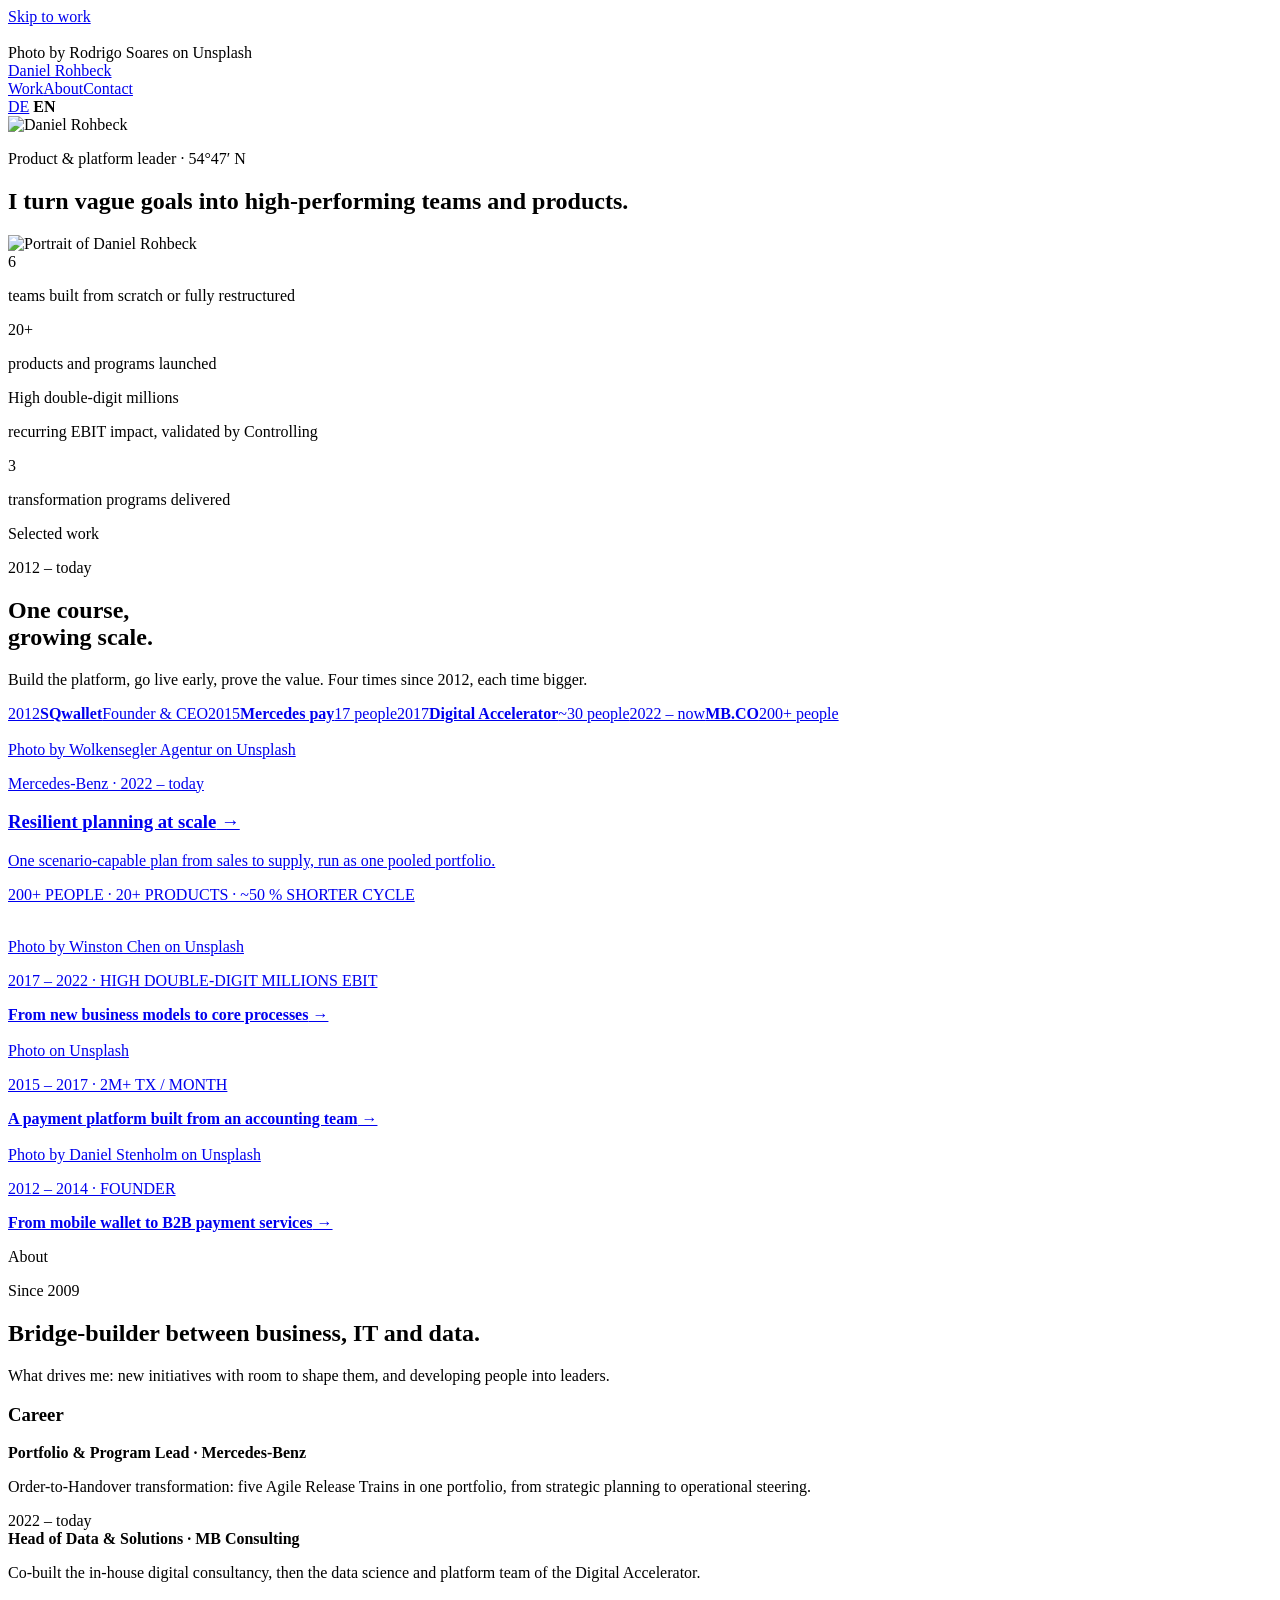
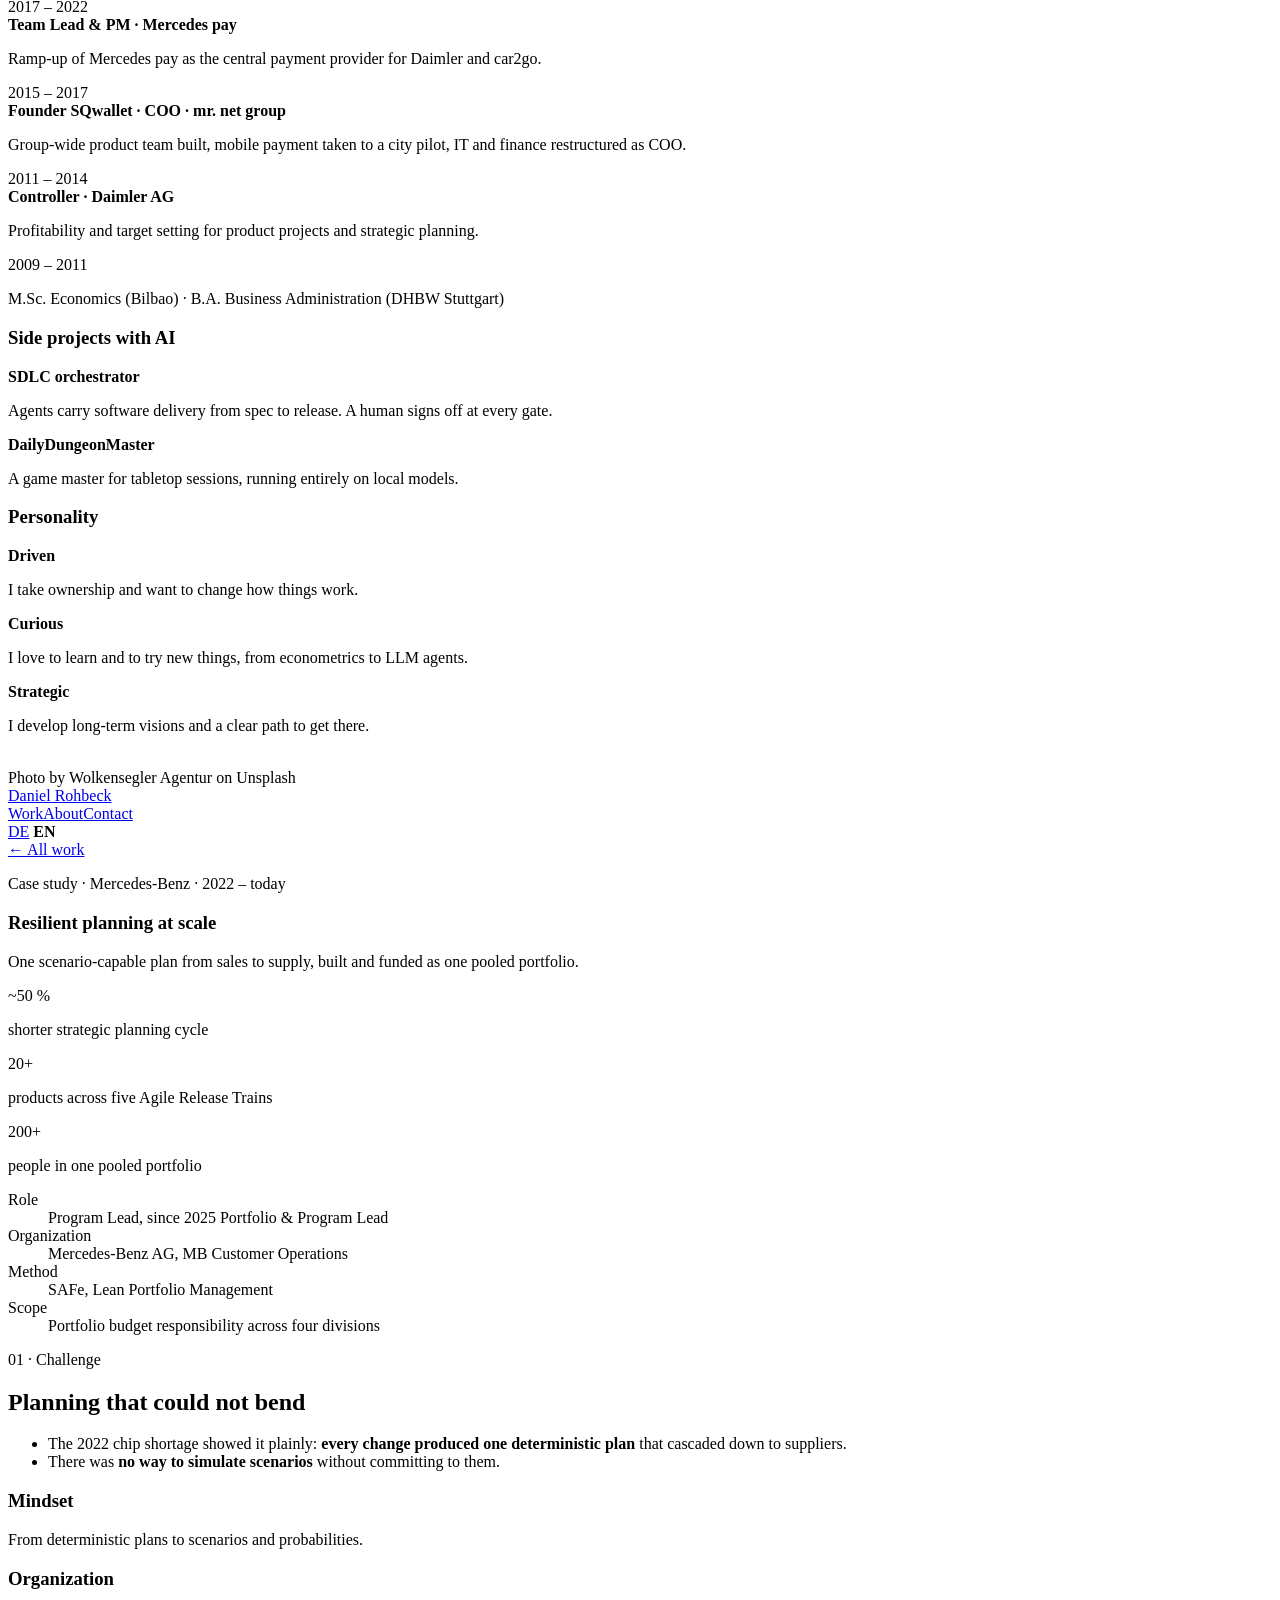
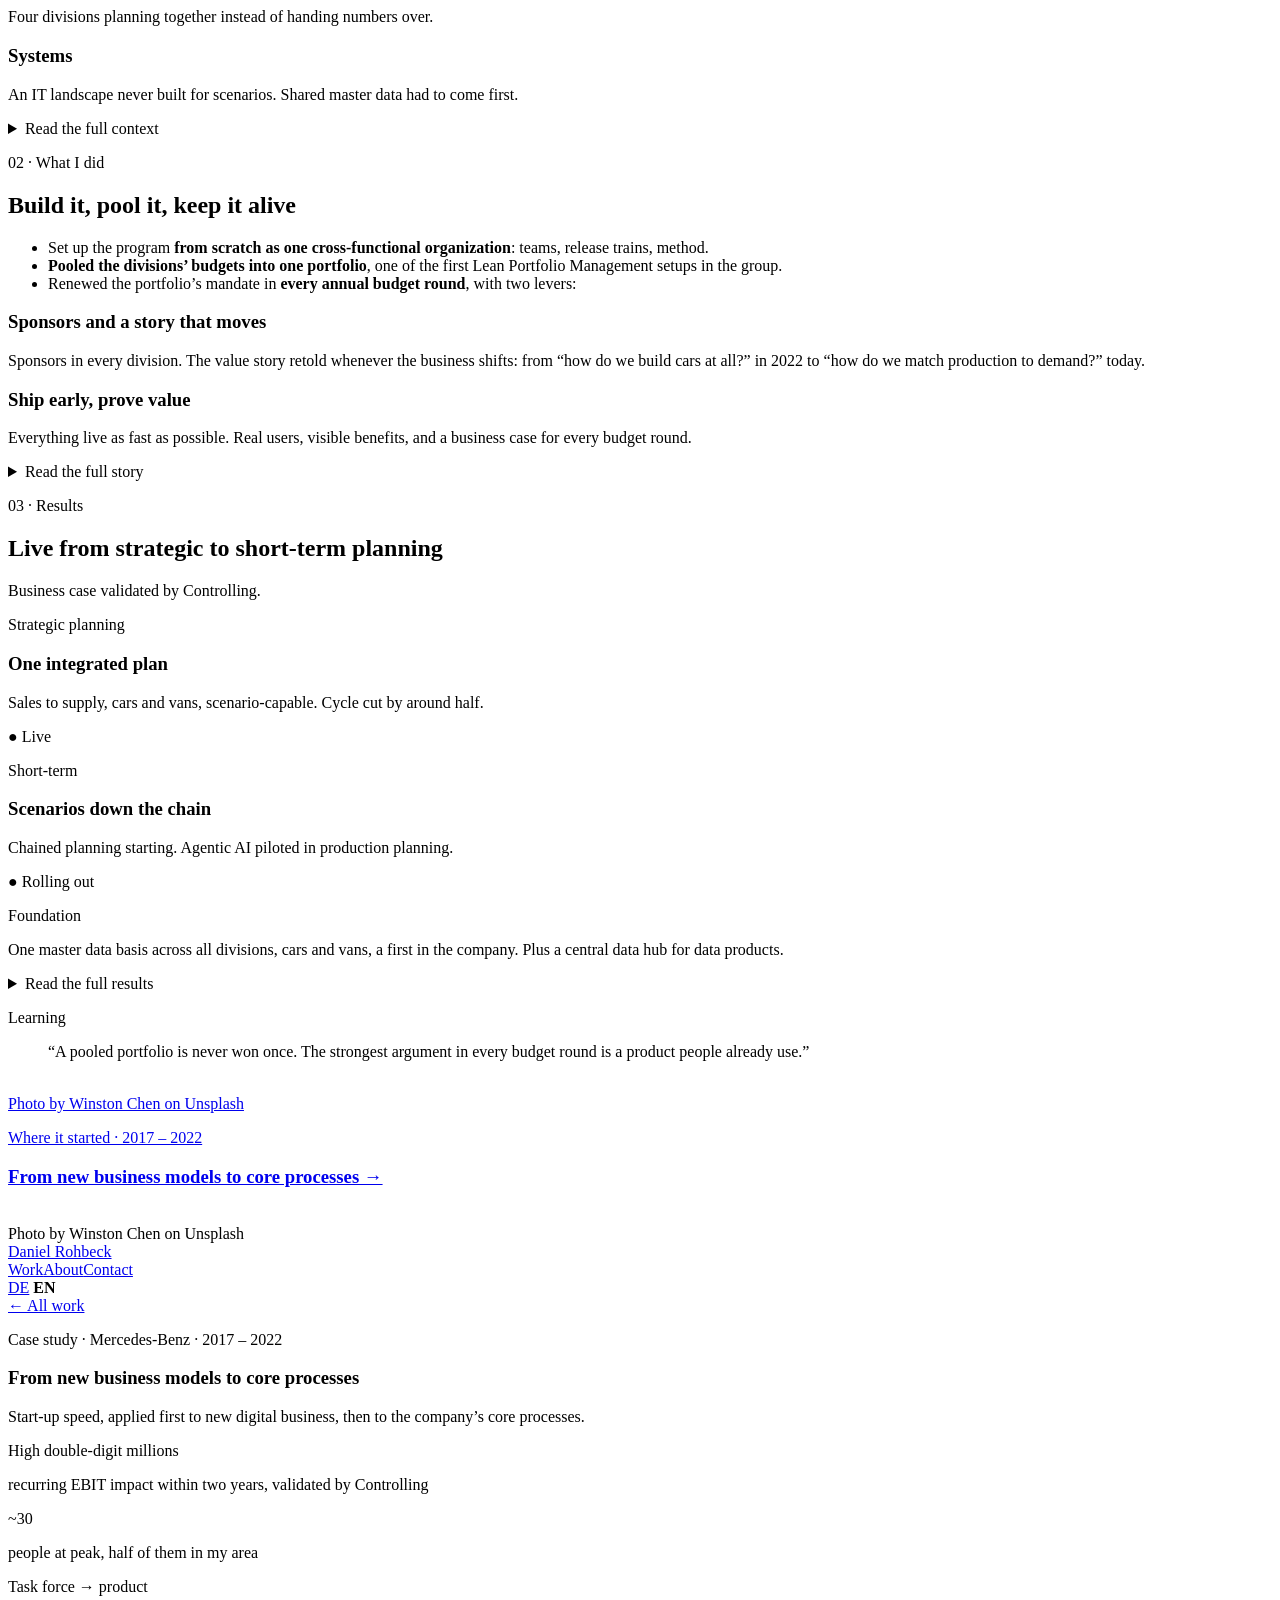
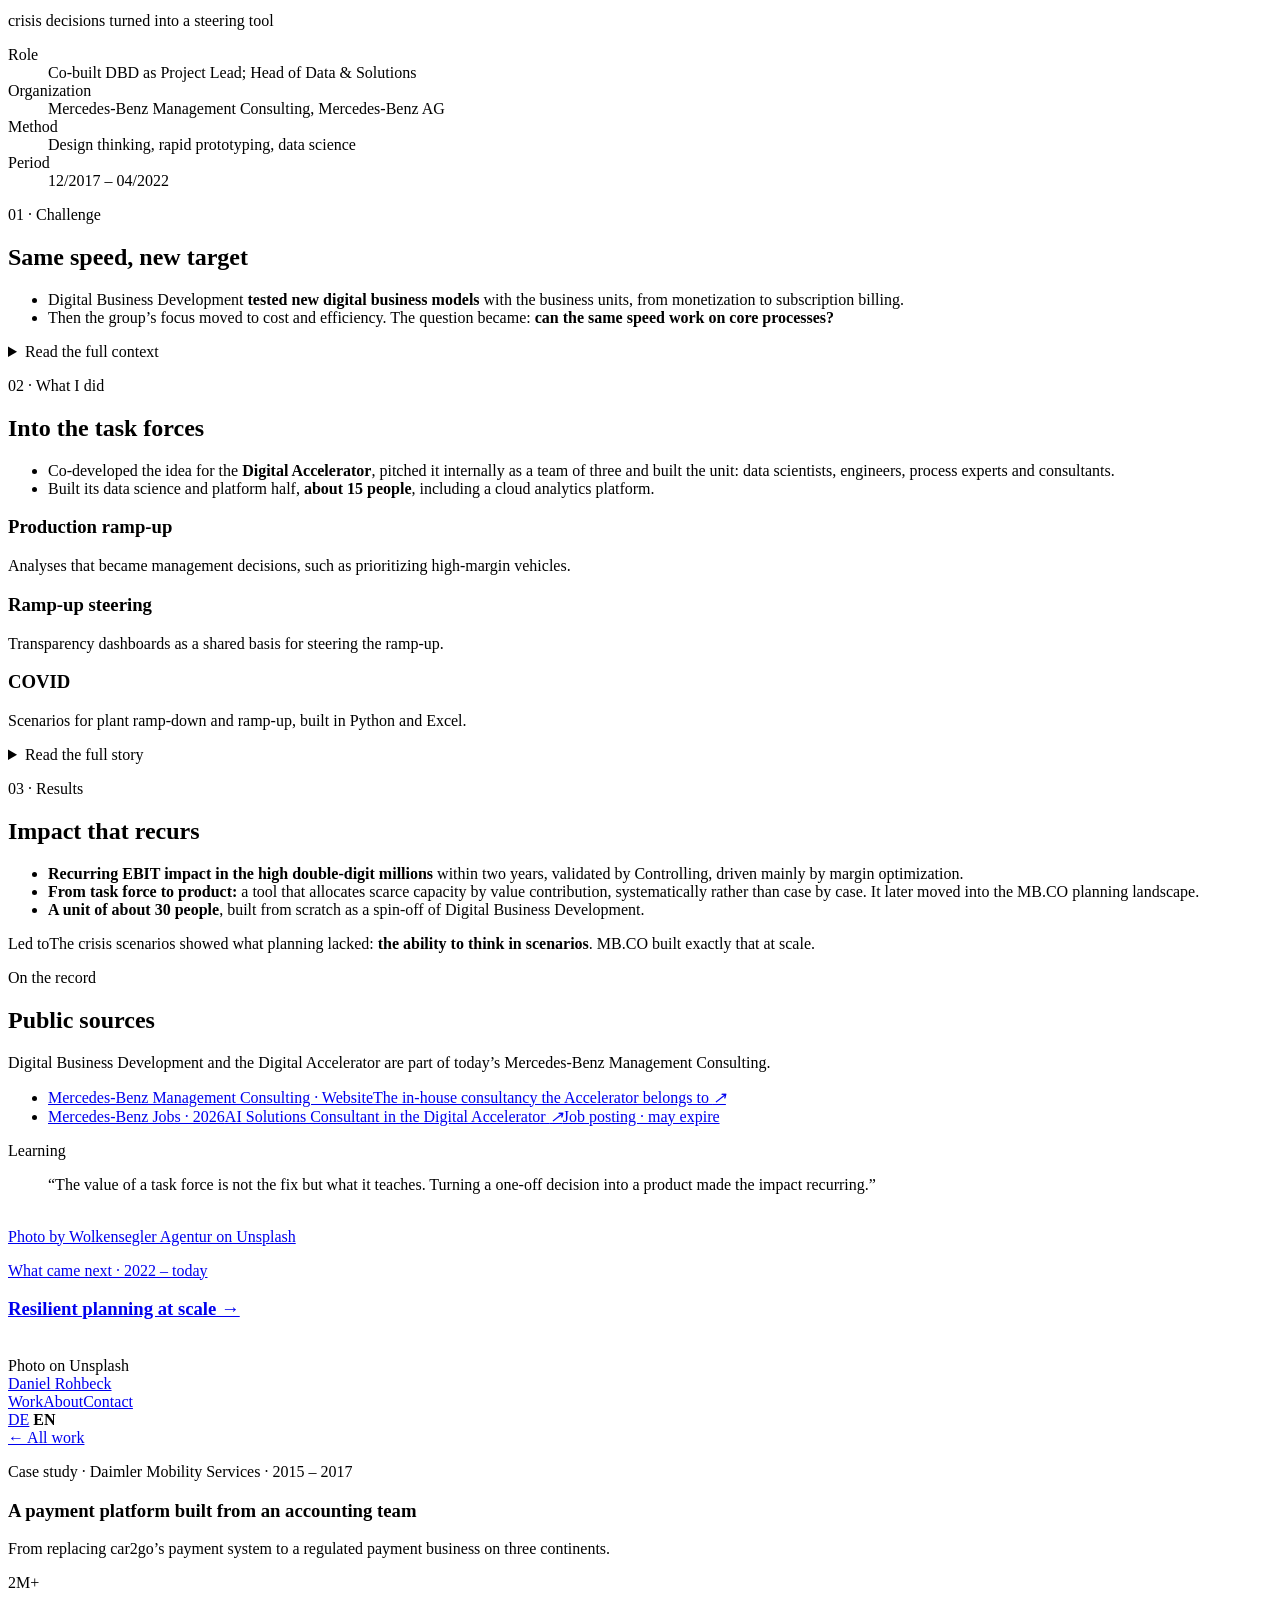
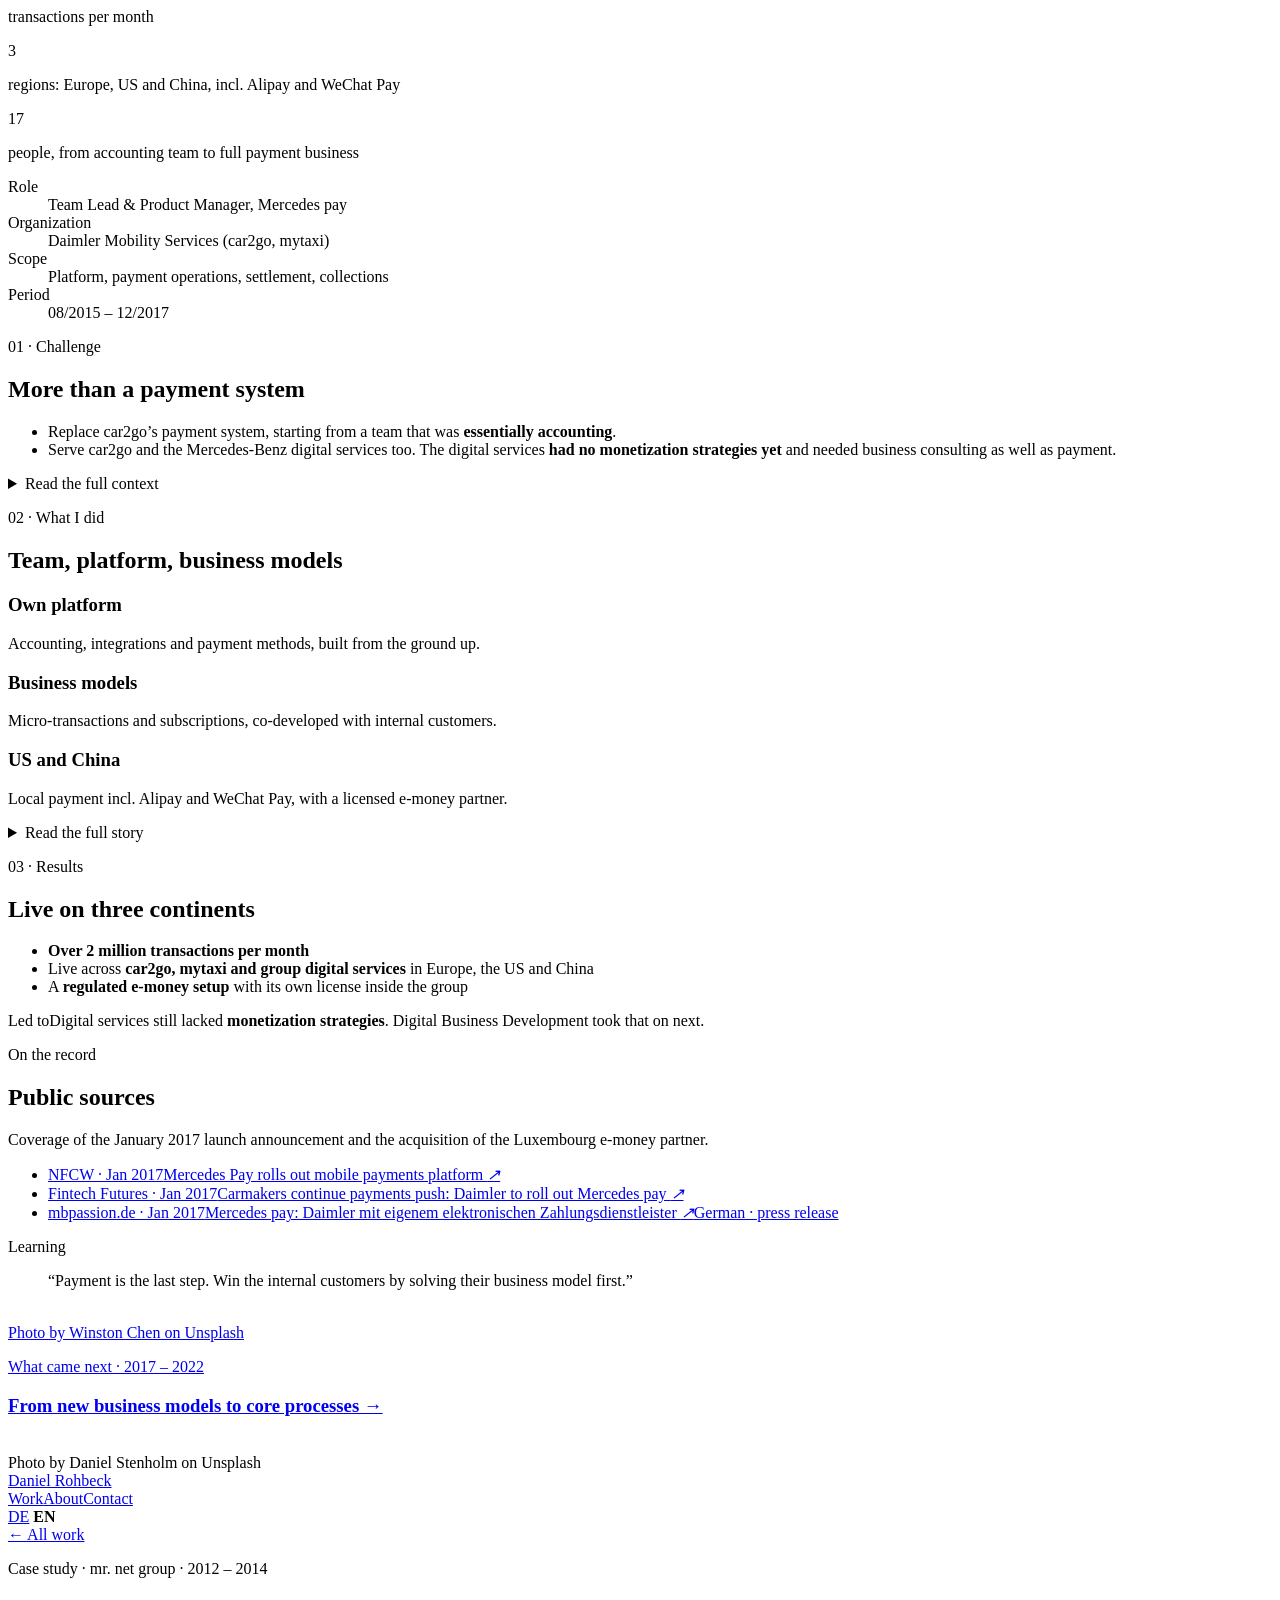
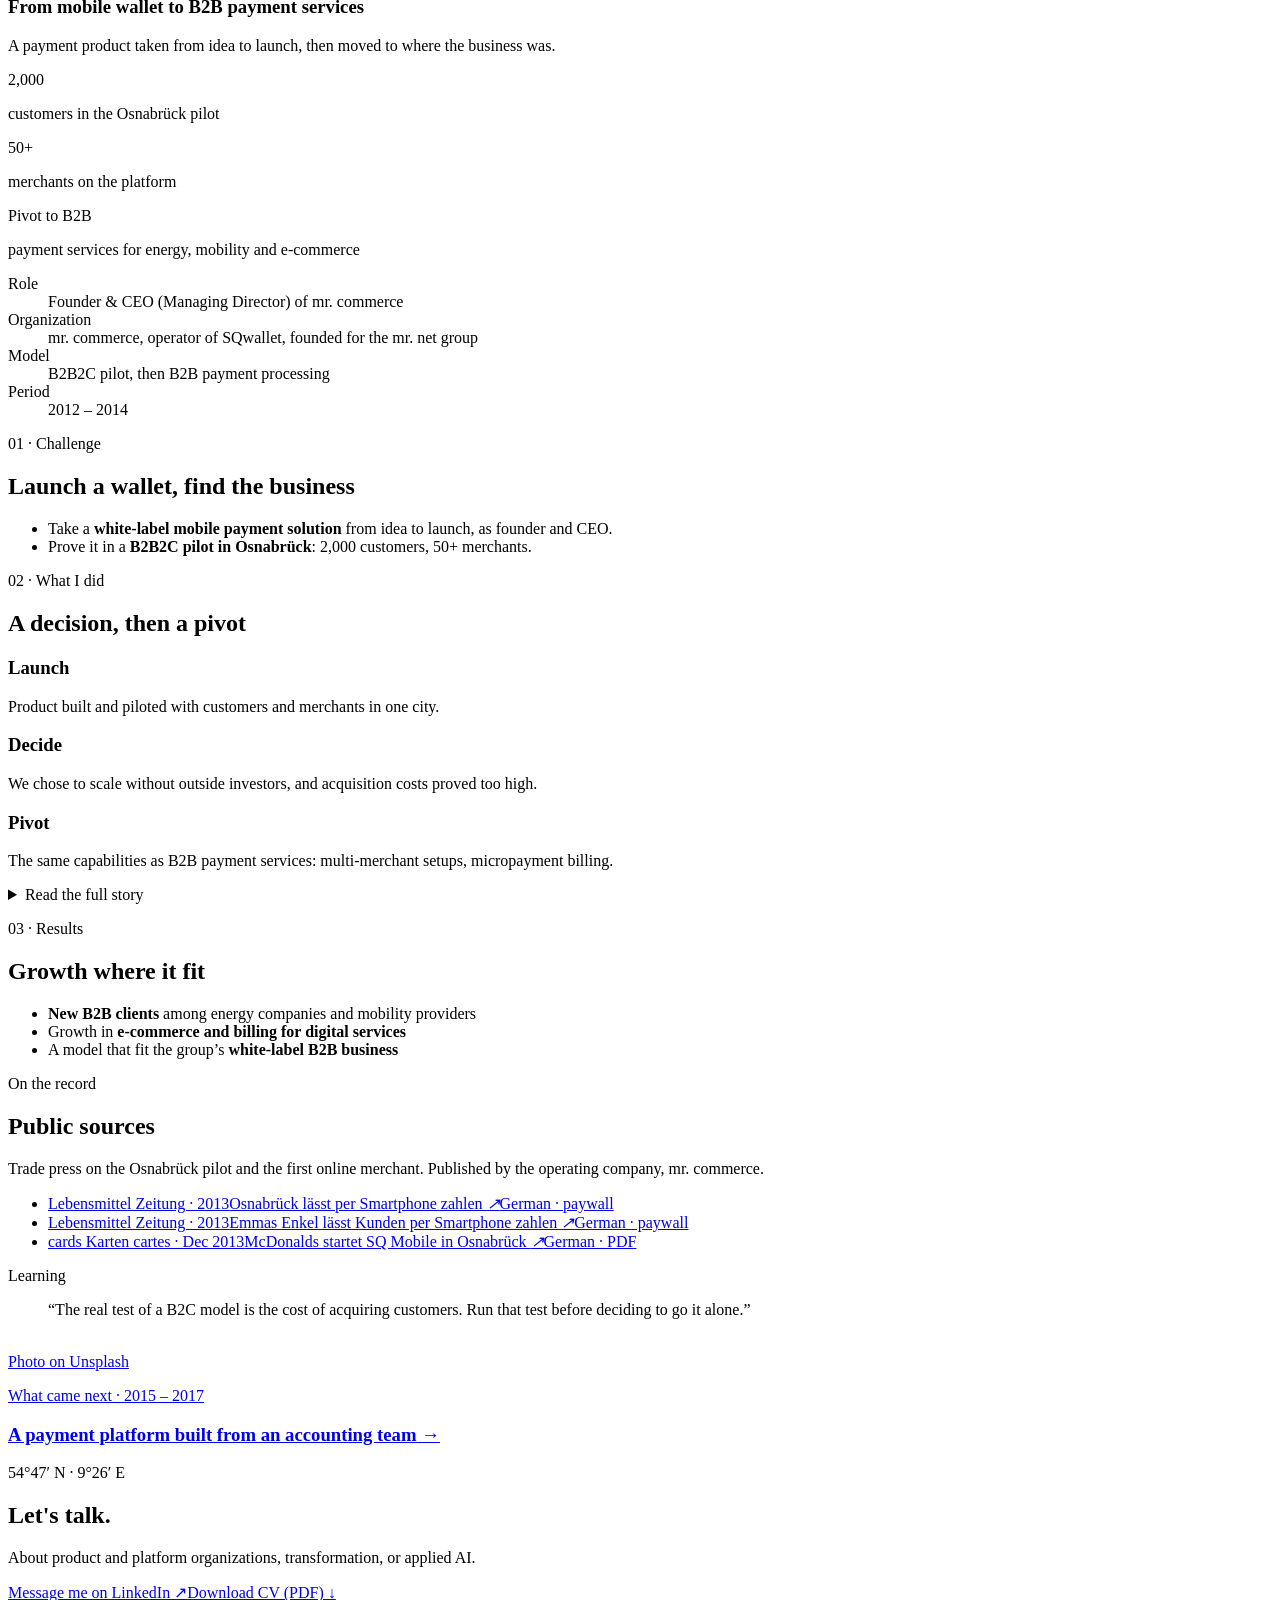
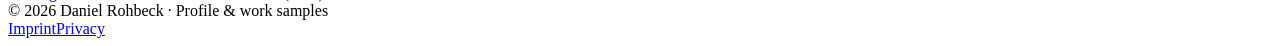
==== commit 808fd995: "Career rows with start and end year; public CV download (EN/DE) The CV PDFs are generated with the C" ====
--- a/docs/index.html
+++ b/docs/index.html
@@ -63,7 +63,7 @@
     <div class="chap"><p class="eyebrow">About</p><p class="chap-m">Since 2009</p></div>
     <div class="about-head"><h2 class="h-xl">Bridge-builder between business, IT and data.</h2><p>What drives me: new initiatives with room to shape them, and developing people into leaders.</p></div>
     <div class="about-grid">
-      <div><h3 class="eyebrow">Career</h3><div class="rows"><div class="row"><div><b class="rt">Portfolio &amp; Program Lead · Mercedes-Benz</b><p class="rs">Order-to-Handover transformation: five Agile Release Trains in one portfolio, from strategic planning to operational steering.</p></div><span class="rm">2022 –</span></div><div class="row"><div><b class="rt">Head of Data &amp; Solutions · MB Consulting</b><p class="rs">Co-built the in-house digital consultancy, then the data science and platform team of the Digital Accelerator.</p></div><span class="rm">2017 –</span></div><div class="row"><div><b class="rt">Team Lead &amp; PM · Mercedes pay</b><p class="rs">Ramp-up of Mercedes pay as the central payment provider for Daimler and car2go.</p></div><span class="rm">2015 –</span></div><div class="row"><div><b class="rt">Founder SQwallet · COO · mr. net group</b><p class="rs">Group-wide product team built, mobile payment taken to a city pilot, IT and finance restructured as COO.</p></div><span class="rm">2011 –</span></div><div class="row"><div><b class="rt">Controller · Daimler AG</b><p class="rs">Profitability and target setting for product projects and strategic planning.</p></div><span class="rm">2009 –</span></div></div><p class="edu">M.Sc. Economics (Bilbao) · B.A. Business Administration (DHBW Stuttgart)</p></div>
+      <div><h3 class="eyebrow">Career</h3><div class="rows"><div class="row"><div><b class="rt">Portfolio &amp; Program Lead · Mercedes-Benz</b><p class="rs">Order-to-Handover transformation: five Agile Release Trains in one portfolio, from strategic planning to operational steering.</p></div><span class="rm">2022 – today</span></div><div class="row"><div><b class="rt">Head of Data &amp; Solutions · MB Consulting</b><p class="rs">Co-built the in-house digital consultancy, then the data science and platform team of the Digital Accelerator.</p></div><span class="rm">2017 – 2022</span></div><div class="row"><div><b class="rt">Team Lead &amp; PM · Mercedes pay</b><p class="rs">Ramp-up of Mercedes pay as the central payment provider for Daimler and car2go.</p></div><span class="rm">2015 – 2017</span></div><div class="row"><div><b class="rt">Founder SQwallet · COO · mr. net group</b><p class="rs">Group-wide product team built, mobile payment taken to a city pilot, IT and finance restructured as COO.</p></div><span class="rm">2011 – 2014</span></div><div class="row"><div><b class="rt">Controller · Daimler AG</b><p class="rs">Profitability and target setting for product projects and strategic planning.</p></div><span class="rm">2009 – 2011</span></div></div><p class="edu">M.Sc. Economics (Bilbao) · B.A. Business Administration (DHBW Stuttgart)</p></div>
       <div><h3 class="eyebrow">Side projects with AI</h3><div class="rows"><div class="row"><div><b class="rt">SDLC orchestrator</b><p class="rs">Agents carry software delivery from spec to release. A human signs off at every gate.</p></div></div><div class="row"><div><b class="rt">DailyDungeonMaster</b><p class="rs">A game master for tabletop sessions, running entirely on local models.</p></div></div></div>
         <h3 class="eyebrow grp">Personality</h3><div class="rows"><div class="row"><div><b class="rt">Driven</b><p class="rs">I take ownership and want to change how things work.</p></div></div><div class="row"><div><b class="rt">Curious</b><p class="rs">I love to learn and to try new things, from econometrics to LLM agents.</p></div></div><div class="row"><div><b class="rt">Strategic</b><p class="rs">I develop long-term visions and a clear path to get there.</p></div></div></div></div>
     </div>
@@ -147,7 +147,7 @@
   <p class="coord">54°47′ N · 9°26′ E</p>
   <h2>Let&#x27;s talk.</h2>
   <p class="sub">About product and platform organizations, transformation, or applied AI.</p>
-  <a class="cta" href="https://www.linkedin.com/in/daniel-rohbeck-0b088433/" target="_blank" rel="noopener">Message me on LinkedIn ↗</a>
+  <div class="ctas"><a class="cta" href="https://www.linkedin.com/in/daniel-rohbeck-0b088433/" target="_blank" rel="noopener">Message me on LinkedIn ↗</a><a class="cta2" href="/assets/cv/Daniel-Rohbeck-CV.pdf" download>Download CV (PDF) ↓</a></div>
 </section>
 <footer class="foot"><span>© 2026 Daniel Rohbeck · Profile &amp; work samples</span>
 <nav aria-label="Legal"><a href="/imprint/">Imprint</a><a href="/privacy/">Privacy</a></nav></footer>
